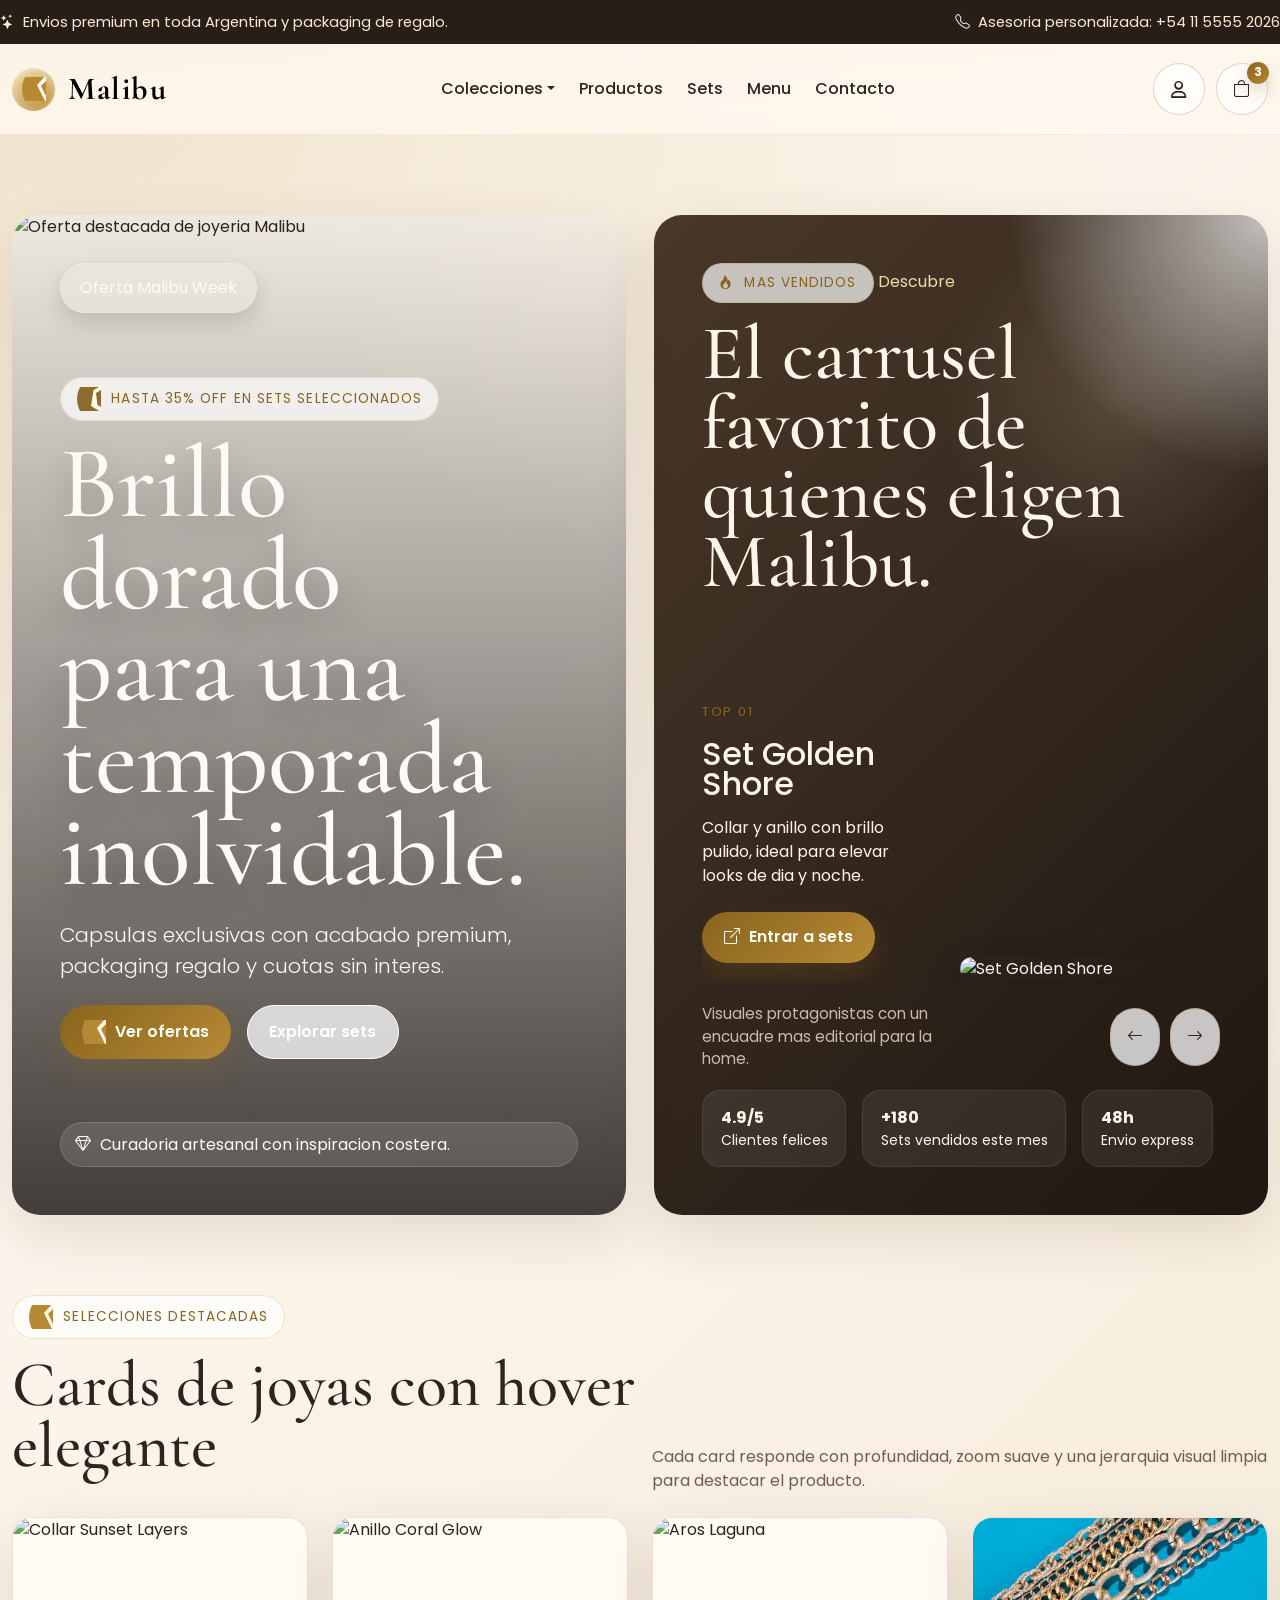
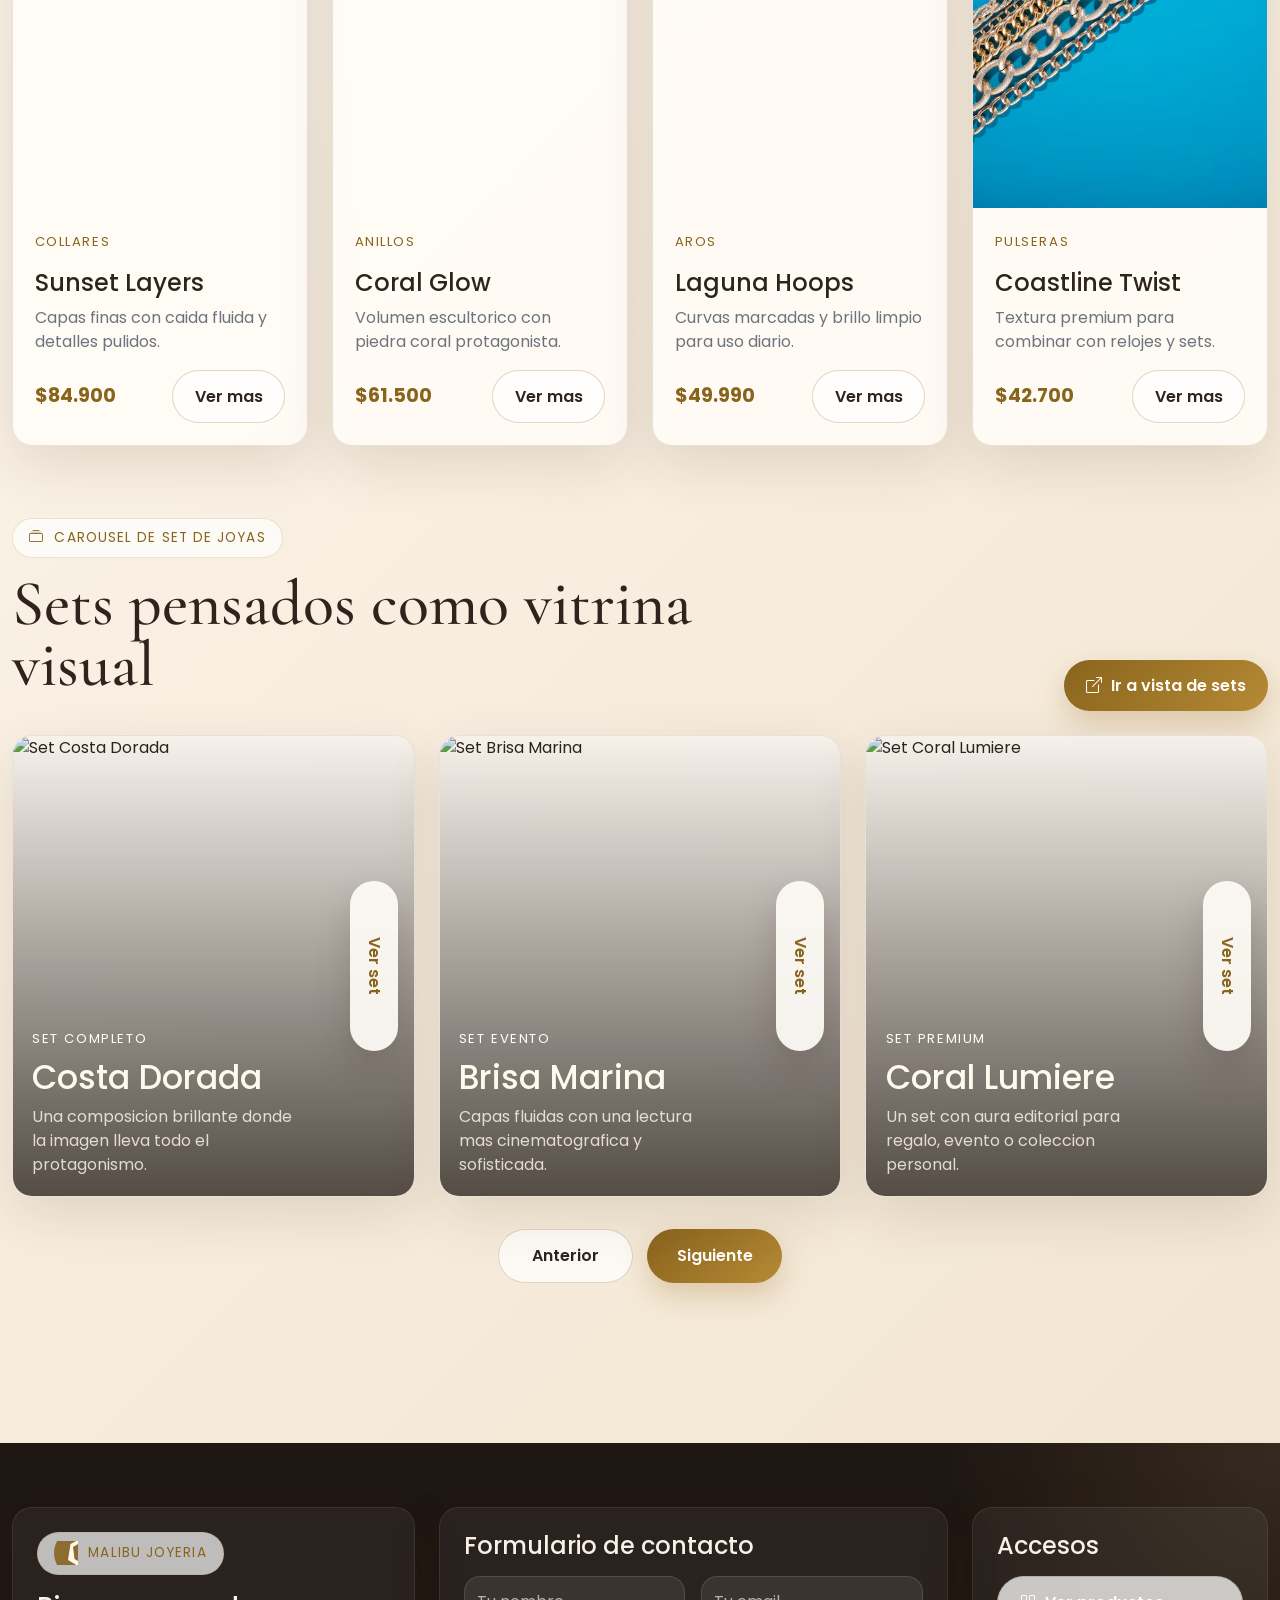
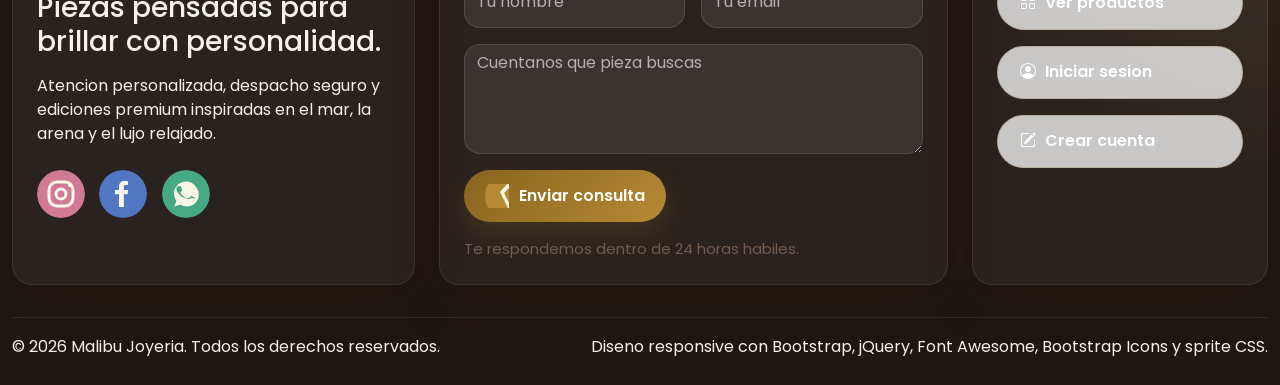
==== index.html @ 04c15fc9 "First commit" ====
<!DOCTYPE html>
<html lang="es">
<head>
  <meta charset="UTF-8">
  <meta name="viewport" content="width=device-width, initial-scale=1.0">
  <title>Malibu Joyeria | Home</title>
  <link rel="preconnect" href="https://fonts.googleapis.com">
  <link rel="preconnect" href="https://fonts.gstatic.com" crossorigin>
  <link href="https://fonts.googleapis.com/css2?family=Cormorant+Garamond:wght@500;600;700&family=Poppins:wght@300;400;500;600;700&display=swap" rel="stylesheet">
  <link href="https://cdn.jsdelivr.net/npm/bootstrap@5.3.3/dist/css/bootstrap.min.css" rel="stylesheet">
  <link href="https://cdn.jsdelivr.net/npm/bootstrap-icons@1.11.3/font/bootstrap-icons.min.css" rel="stylesheet">
  <link rel="stylesheet" href="https://cdnjs.cloudflare.com/ajax/libs/font-awesome/6.5.2/css/all.min.css">
  <link rel="stylesheet" href="css/style.css">
</head>
<body data-page="home">
  <div class="topbar">
    <div class="container">
      <span><i class="bi bi-stars me-2"></i>Envios premium en toda Argentina y packaging de regalo.</span>
      <span><i class="bi bi-telephone me-2"></i>Asesoria personalizada: +54 11 5555 2026</span>
    </div>
  </div>

  <nav class="navbar navbar-expand-lg site-navbar">
    <div class="container py-2">
      <a class="navbar-brand" href="index.html">
        <span class="brand-mark"><span class="sprite-icon sprite-diamond"></span></span>
        Malibu
      </a>
      <button class="navbar-toggler" type="button" data-bs-toggle="collapse" data-bs-target="#mainNavbar" aria-controls="mainNavbar" aria-expanded="false" aria-label="Abrir menu">
        <span class="navbar-toggler-icon"></span>
      </button>
      <div class="collapse navbar-collapse" id="mainNavbar">
        <ul class="navbar-nav mx-auto mb-2 mb-lg-0 align-items-lg-center gap-lg-2">
          <li class="nav-item dropdown">
            <a class="nav-link dropdown-toggle" href="#" data-bs-toggle="dropdown" aria-expanded="false">Colecciones</a>
            <div class="dropdown-menu mega-menu">
              <div class="row g-4">
                <div class="col-lg-3">
                  <div class="mega-card">
                    <span class="mini-label">Tendencias Malibu</span>
                    <h5 class="mt-3">Piezas para dias de playa, eventos y noche.</h5>
                    <p class="mb-0 text-secondary">Explora anillos, aros, collares y sets con curaduria premium.</p>
                  </div>
                </div>
                <div class="col-lg-3 mega-links">
                  <h6 class="fw-bold mb-3">Por estilo</h6>
                  <a href="productos.html">Minimal Glow</a>
                  <a href="productos.html">Golden Layers</a>
                  <a href="productos.html">Silver Tide</a>
                  <a href="productos.html">Novias</a>
                </div>
                <div class="col-lg-3 mega-links">
                  <h6 class="fw-bold mb-3">Por ocasion</h6>
                  <a href="productos.html">Regalos</a>
                  <a href="productos.html">Bodas</a>
                  <a href="productos.html">Uso diario</a>
                  <a href="productos.html">Edicion limitada</a>
                </div>
                <div class="col-lg-3">
                  <img class="rounded-4" src="img/expensive-golden-ring-displayed-white-coral-background.jpg" alt="Anillo de oro Malibu">
                </div>
              </div>
            </div>
          </li>
          <li class="nav-item">
            <a class="nav-link" data-page="productos" href="productos.html">Productos</a>
          </li>
          <li class="nav-item">
            <a class="nav-link" data-page="sets" href="sets.html">Sets</a>
          </li>
          <li class="nav-item">
            <a class="nav-link" data-page="menu" href="menu.html">Menu</a>
          </li>
          <li class="nav-item">
            <a class="nav-link" href="#footer-contacto">Contacto</a>
          </li>
        </ul>
        <div class="nav-utility">
          <a class="btn-mali btn-outline-mali user-access-btn" href="#" data-auth-open="login" aria-label="Abrir acceso de usuario">
            <i class="fa-regular fa-user"></i>
          </a>
          <button class="btn-mali btn-outline-mali icon-action-btn" type="button" data-bs-toggle="offcanvas" data-bs-target="#cartDrawer" aria-controls="cartDrawer" aria-label="Abrir carrito">
            <i class="bi bi-bag"></i>
            <span class="cart-count-badge">3</span>
          </button>
        </div>
      </div>
    </div>
  </nav>

  <main>
    <section class="section-space">
      <div class="container">
        <div class="hero-grid">
          <article class="hero-panel hero-offer">
            <img src="img/display-shiny-luxurious-golden-chain.jpg" alt="Oferta destacada de joyeria Malibu">
            <div class="hero-offer-content">
              <div class="offer-badge">Oferta Malibu Week</div>
              <div class="hero-offer-copy">
                <p class="section-tag mb-3"><span class="sprite-icon sprite-crown"></span>Hasta 35% OFF en sets seleccionados</p>
                <h1>Brillo dorado para una temporada inolvidable.</h1>
                <p class="lead mb-4">Capsulas exclusivas con acabado premium, packaging regalo y cuotas sin interes.</p>
                <div class="d-flex flex-wrap gap-3">
                  <a class="btn-mali btn-gold" href="productos.html"><span class="sprite-icon sprite-diamond"></span>Ver ofertas</a>
                  <a class="btn-mali btn-outline-mali text-white border-white" href="sets.html">Explorar sets</a>
                </div>
              </div>
              <div class="floating-chip">
                <i class="bi bi-gem"></i>
                Curadoria artesanal con inspiracion costera.
              </div>
            </div>
          </article>

          <article class="hero-panel hero-sellers">
            <div class="hero-sellers-content">
              <div>
                <p class="section-tag mb-3"><i class="bi bi-fire"></i>Mas vendidos</p>
                <div class="rotating-wrapper">
                  <span>Descubre</span>
                  <strong class="rotating-text"></strong>
                </div>
                <h2>El carrusel favorito de quienes eligen Malibu.</h2>
              </div>

              <div id="bestSellerCarousel" class="carousel slide" data-bs-ride="carousel">
                <div class="carousel-inner">
                  <div class="carousel-item active">
                    <div class="seller-card">
                      <div class="seller-card-copy">
                        <span class="mini-label">Top 01</span>
                        <h3 class="mt-3">Set Golden Shore</h3>
                        <p class="mb-4">Collar y anillo con brillo pulido, ideal para elevar looks de dia y noche.</p>
                        <a class="btn-mali btn-gold" href="sets.html"><i class="bi bi-box-arrow-up-right"></i>Entrar a sets</a>
                      </div>
                      <div class="seller-card-visual">
                        <img src="img/display-shiny-elegant-gold-chain.jpg" alt="Set Golden Shore">
                      </div>
                    </div>
                  </div>
                  <div class="carousel-item">
                    <div class="seller-card">
                      <div class="seller-card-copy">
                        <span class="mini-label">Top 02</span>
                        <h3 class="mt-3">Anillo Coral Luxe</h3>
                        <p class="mb-4">Una pieza protagonista con piedra coral y acabado luminoso de lujo.</p>
                        <a class="btn-mali btn-gold" href="productos.html"><i class="bi bi-arrow-up-right"></i>Ver detalles</a>
                      </div>
                      <div class="seller-card-visual">
                        <img src="img/expensive-golden-ring-displayed-white-coral-background.jpg" alt="Anillo Coral Luxe">
                      </div>
                    </div>
                  </div>
                  <div class="carousel-item">
                    <div class="seller-card">
                      <div class="seller-card-copy">
                        <span class="mini-label">Top 03</span>
                        <h3 class="mt-3">Cadena Pacific Glow</h3>
                        <p class="mb-4">Diseno versatil para layering sofisticado con textura de alto brillo.</p>
                        <a class="btn-mali btn-gold" href="productos.html"><i class="bi bi-heart"></i>Sumar a wishlist</a>
                      </div>
                      <div class="seller-card-visual">
                        <img src="img/vista-arriba-cadenas-oro-naturaleza-muerta_23-2149560671.avif" alt="Cadena Pacific Glow">
                      </div>
                    </div>
                  </div>
                </div>
                <div class="seller-carousel-controls">
                  <span class="seller-note">Visuales protagonistas con un encuadre mas editorial para la home.</span>
                  <div class="seller-carousel-nav">
                    <button class="btn-mali btn-outline-mali p-3" type="button" data-bs-target="#bestSellerCarousel" data-bs-slide="prev" aria-label="Anterior">
                      <i class="bi bi-arrow-left"></i>
                    </button>
                    <button class="btn-mali btn-outline-mali p-3" type="button" data-bs-target="#bestSellerCarousel" data-bs-slide="next" aria-label="Siguiente">
                      <i class="bi bi-arrow-right"></i>
                    </button>
                  </div>
                </div>
              </div>

              <div class="hero-metrics">
                <div class="metric-pill">
                  <strong>4.9/5</strong>
                  <div class="small">Clientes felices</div>
                </div>
                <div class="metric-pill">
                  <strong>+180</strong>
                  <div class="small">Sets vendidos este mes</div>
                </div>
                <div class="metric-pill">
                  <strong>48h</strong>
                  <div class="small">Envio express</div>
                </div>
              </div>
            </div>
          </article>
        </div>
      </div>
    </section>

    <section class="pb-5">
      <div class="container">
        <div class="d-flex flex-column flex-lg-row justify-content-between align-items-lg-end gap-3 mb-4">
          <div>
            <p class="section-tag"><span class="sprite-icon sprite-diamond"></span>Selecciones destacadas</p>
            <h2 class="section-title">Cards de joyas con hover elegante</h2>
          </div>
          <p class="section-copy mb-0">Cada card responde con profundidad, zoom suave y una jerarquia visual limpia para destacar el producto.</p>
        </div>
        <div class="row g-4">
          <div class="col-12 col-md-6 col-xl-3">
            <article class="jewel-card">
              <div class="jewel-media">
                <img src="img/display-shiny-elegant-gold-chain.jpg" alt="Collar Sunset Layers">
              </div>
              <div class="jewel-meta">
                <span class="mini-label">Collares</span>
                <h4 class="mt-3">Sunset Layers</h4>
                <p class="text-secondary">Capas finas con caida fluida y detalles pulidos.</p>
                <div class="price-row">
                  <strong>$84.900</strong>
                  <a href="productos.html" class="btn-mali btn-outline-mali">Ver mas</a>
                </div>
              </div>
            </article>
          </div>
          <div class="col-12 col-md-6 col-xl-3">
            <article class="jewel-card">
              <div class="jewel-media">
                <img src="img/expensive-golden-ring-displayed-white-coral-background.jpg" alt="Anillo Coral Glow">
              </div>
              <div class="jewel-meta">
                <span class="mini-label">Anillos</span>
                <h4 class="mt-3">Coral Glow</h4>
                <p class="text-secondary">Volumen escultorico con piedra coral protagonista.</p>
                <div class="price-row">
                  <strong>$61.500</strong>
                  <a href="productos.html" class="btn-mali btn-outline-mali">Ver mas</a>
                </div>
              </div>
            </article>
          </div>
          <div class="col-12 col-md-6 col-xl-3">
            <article class="jewel-card">
              <div class="jewel-media">
                <img src="img/display-shiny-luxurious-golden-chain.jpg" alt="Aros Laguna">
              </div>
              <div class="jewel-meta">
                <span class="mini-label">Aros</span>
                <h4 class="mt-3">Laguna Hoops</h4>
                <p class="text-secondary">Curvas marcadas y brillo limpio para uso diario.</p>
                <div class="price-row">
                  <strong>$49.990</strong>
                  <a href="productos.html" class="btn-mali btn-outline-mali">Ver mas</a>
                </div>
              </div>
            </article>
          </div>
          <div class="col-12 col-md-6 col-xl-3">
            <article class="jewel-card">
              <div class="jewel-media">
                <img src="img/vista-arriba-cadenas-oro-naturaleza-muerta_23-2149560671.avif" alt="Pulsera Coastline">
              </div>
              <div class="jewel-meta">
                <span class="mini-label">Pulseras</span>
                <h4 class="mt-3">Coastline Twist</h4>
                <p class="text-secondary">Textura premium para combinar con relojes y sets.</p>
                <div class="price-row">
                  <strong>$42.700</strong>
                  <a href="productos.html" class="btn-mali btn-outline-mali">Ver mas</a>
                </div>
              </div>
            </article>
          </div>
        </div>
      </div>
    </section>

    <section id="sets" class="section-space pt-4">
      <div class="container">
        <div class="row align-items-end g-3 mb-4">
          <div class="col-lg-7">
            <p class="section-tag"><i class="bi bi-collection"></i>Carousel de set de joyas</p>
            <h2 class="section-title">Sets pensados como vitrina visual</h2>
          </div>
          <div class="col-lg-5">
            <div class="sets-header-actions">
              <a class="btn-mali btn-gold" href="sets.html"><i class="bi bi-box-arrow-up-right"></i>Ir a vista de sets</a>
            </div>
          </div>
        </div>
        <div id="setCarousel" class="carousel slide sets-carousel" data-bs-ride="carousel">
          <div class="carousel-inner">
            <div class="carousel-item active">
              <div class="row g-4">
                <div class="col-lg-4">
                  <article class="set-card">
                    <div class="set-card-hero">
                      <img src="img/display-shiny-luxurious-golden-chain.jpg" alt="Set Costa Dorada">
                      <div class="set-overlay">
                        <span class="mini-label text-white">Set completo</span>
                        <h4 class="mt-2">Costa Dorada</h4>
                        <p>Una composicion brillante donde la imagen lleva todo el protagonismo.</p>
                      </div>
                      <a href="sets.html" class="btn-mali set-side-link">Ver set</a>
                    </div>
                  </article>
                </div>
                <div class="col-lg-4">
                  <article class="set-card">
                    <div class="set-card-hero">
                      <img src="img/display-shiny-elegant-gold-chain.jpg" alt="Set Brisa Marina">
                      <div class="set-overlay">
                        <span class="mini-label text-white">Set evento</span>
                        <h4 class="mt-2">Brisa Marina</h4>
                        <p>Capas fluidas con una lectura mas cinematografica y sofisticada.</p>
                      </div>
                      <a href="sets.html" class="btn-mali set-side-link">Ver set</a>
                    </div>
                  </article>
                </div>
                <div class="col-lg-4">
                  <article class="set-card">
                    <div class="set-card-hero">
                      <img src="img/expensive-golden-ring-displayed-white-coral-background.jpg" alt="Set Coral Lumiere">
                      <div class="set-overlay">
                        <span class="mini-label text-white">Set premium</span>
                        <h4 class="mt-2">Coral Lumiere</h4>
                        <p>Un set con aura editorial para regalo, evento o coleccion personal.</p>
                      </div>
                      <a href="sets.html" class="btn-mali set-side-link">Ver set</a>
                    </div>
                  </article>
                </div>
              </div>
            </div>
            <div class="carousel-item">
              <div class="row g-4">
                <div class="col-lg-4">
                  <article class="set-card">
                    <div class="set-card-hero">
                      <img src="img/vista-arriba-cadenas-oro-naturaleza-muerta_23-2149560671.avif" alt="Set Ocean Spark">
                      <div class="set-overlay">
                        <span class="mini-label text-white">Set layering</span>
                        <h4 class="mt-2">Ocean Spark</h4>
                        <p>Textura limpia y un gesto visual minimo, ideal para uso diario.</p>
                      </div>
                      <a href="sets.html" class="btn-mali set-side-link">Ver set</a>
                    </div>
                  </article>
                </div>
                <div class="col-lg-4">
                  <article class="set-card">
                    <div class="set-card-hero">
                      <img src="img/display-shiny-luxurious-golden-chain.jpg" alt="Set Sun Ritual">
                      <div class="set-overlay">
                        <span class="mini-label text-white">Edicion limitada</span>
                        <h4 class="mt-2">Sun Ritual</h4>
                        <p>Piezas doradas con un tono calido y una puesta en escena mas intensa.</p>
                      </div>
                      <a href="sets.html" class="btn-mali set-side-link">Ver set</a>
                    </div>
                  </article>
                </div>
                <div class="col-lg-4">
                  <article class="set-card">
                    <div class="set-card-hero">
                      <img src="img/display-shiny-elegant-gold-chain.jpg" alt="Set Golden Bay">
                      <div class="set-overlay">
                        <span class="mini-label text-white">Set bridal</span>
                        <h4 class="mt-2">Golden Bay</h4>
                        <p>Una lectura delicada para novias, civil o un regalo de alto impacto.</p>
                      </div>
                      <a href="sets.html" class="btn-mali set-side-link">Ver set</a>
                    </div>
                  </article>
                </div>
              </div>
            </div>
          </div>
          <div class="sets-preview-nav">
            <button class="btn-mali btn-outline-mali" type="button" data-bs-target="#setCarousel" data-bs-slide="prev">Anterior</button>
            <button class="btn-mali btn-gold" type="button" data-bs-target="#setCarousel" data-bs-slide="next">Siguiente</button>
          </div>
        </div>
      </div>
    </section>
  </main>

  <footer id="footer-contacto" class="footer-shell">
    <div class="container">
      <div class="row g-4">
        <div class="col-lg-4">
          <div class="footer-card h-100">
            <p class="section-tag mb-3"><span class="sprite-icon sprite-crown"></span>Malibu Joyeria</p>
            <h3 class="mb-3">Piezas pensadas para brillar con personalidad.</h3>
            <p class="mb-4">Atencion personalizada, despacho seguro y ediciones premium inspiradas en el mar, la arena y el lujo relajado.</p>
            <div class="social-row">
              <a href="#" class="sprite-social sprite-instagram" aria-label="Instagram"></a>
              <a href="#" class="sprite-social sprite-facebook" aria-label="Facebook"></a>
              <a href="#" class="sprite-social sprite-whatsapp" aria-label="WhatsApp"></a>
            </div>
          </div>
        </div>
        <div class="col-lg-5">
          <div class="footer-card h-100">
            <h4 class="mb-3">Formulario de contacto</h4>
            <form class="row g-3">
              <div class="col-12 col-md-6">
                <input class="form-control" type="text" placeholder="Tu nombre" required pattern="[A-Za-z\\s]{2,}">
              </div>
              <div class="col-12 col-md-6">
                <input class="form-control" type="email" placeholder="Tu email" required>
              </div>
              <div class="col-12">
                <textarea class="form-control" rows="4" placeholder="Cuentanos que pieza buscas" required></textarea>
              </div>
              <div class="col-12 d-flex flex-wrap gap-3 align-items-center">
                <button class="btn-mali btn-gold" type="submit"><span class="sprite-icon sprite-diamond"></span>Enviar consulta</button>
                <span class="newsletter-note">Te respondemos dentro de 24 horas habiles.</span>
              </div>
            </form>
          </div>
        </div>
        <div class="col-lg-3">
          <div class="footer-card h-100">
            <h4 class="mb-3">Accesos</h4>
            <div class="d-grid gap-3">
              <a href="productos.html" class="btn-mali btn-outline-mali justify-content-start text-white"><i class="bi bi-grid"></i>Ver productos</a>
              <a href="#" data-auth-open="login" class="btn-mali btn-outline-mali justify-content-start text-white"><i class="bi bi-person-circle"></i>Iniciar sesion</a>
              <a href="#" data-auth-open="register" class="btn-mali btn-outline-mali justify-content-start text-white"><i class="bi bi-pencil-square"></i>Crear cuenta</a>
            </div>
          </div>
        </div>
      </div>
      <div class="footer-bottom d-flex flex-column flex-md-row justify-content-between gap-2">
        <span>&copy; <span id="year"></span> Malibu Joyeria. Todos los derechos reservados.</span>
        <span>Diseno responsive con Bootstrap, jQuery, Font Awesome, Bootstrap Icons y sprite CSS.</span>
      </div>
    </div>
  </footer>

  <div class="offcanvas offcanvas-end cart-offcanvas" tabindex="-1" id="cartDrawer" aria-labelledby="cartDrawerLabel">
    <div class="offcanvas-header">
      <div>
        <p class="mini-label mb-1">Carrito Malibu</p>
        <h4 id="cartDrawerLabel" class="mb-0">Tu seleccion actual</h4>
      </div>
      <button type="button" class="btn-close" data-bs-dismiss="offcanvas" aria-label="Cerrar"></button>
    </div>
    <div class="offcanvas-body">
      <div class="cart-list">
        <article class="cart-item">
          <img src="img/display-shiny-elegant-gold-chain.jpg" alt="Set Golden Shore">
          <div>
            <h5>Golden Shore</h5>
            <p>Set protagonista para noche y eventos.</p>
            <div class="cart-item-footer">
              <strong>$129.900</strong>
              <div class="cart-qty">
                <button class="cart-qty-btn" type="button" data-action="minus">-</button>
                <span class="cart-qty-value">1</span>
                <button class="cart-qty-btn" type="button" data-action="plus">+</button>
              </div>
            </div>
          </div>
        </article>
        <article class="cart-item">
          <img src="img/expensive-golden-ring-displayed-white-coral-background.jpg" alt="Anillo Coral Luxe">
          <div>
            <h5>Coral Luxe</h5>
            <p>Anillo con piedra coral y acabado luminoso.</p>
            <div class="cart-item-footer">
              <strong>$61.500</strong>
              <div class="cart-qty">
                <button class="cart-qty-btn" type="button" data-action="minus">-</button>
                <span class="cart-qty-value">1</span>
                <button class="cart-qty-btn" type="button" data-action="plus">+</button>
              </div>
            </div>
          </div>
        </article>
      </div>
      <div class="cart-summary-box">
        <div class="cart-summary-row">
          <span>Subtotal</span>
          <strong>$191.400</strong>
        </div>
        <div class="cart-summary-row">
          <span>Envio premium</span>
          <span>Gratis</span>
        </div>
        <div class="cart-summary-row">
          <span>Total</span>
          <strong>$191.400</strong>
        </div>
        <p class="drawer-note mt-3 mb-3">Puedes seguir navegando o ir al detalle completo del carrito.</p>
        <div class="d-grid gap-3">
          <a class="btn-mali btn-gold w-100" href="carrito.html"><i class="bi bi-arrow-right-circle"></i>Ir al carrito</a>
          <button class="btn-mali btn-outline-mali w-100" type="button" data-bs-dismiss="offcanvas">Seguir comprando</button>
        </div>
      </div>
    </div>
  </div>

  <div class="modal fade auth-modal" id="authModal" tabindex="-1" aria-hidden="true">
    <div class="modal-dialog modal-dialog-centered modal-lg">
      <div class="modal-content">
        <div class="modal-header">
          <div>
            <p class="mini-label mb-1">Malibu Access</p>
            <h3 class="auth-title mb-0">Ingresar a Malibu</h3>
          </div>
          <button type="button" class="btn-close" data-bs-dismiss="modal" aria-label="Cerrar"></button>
        </div>
        <div class="modal-body">
          <div class="auth-switch">
            <button class="switch-btn toggle-auth-view active" data-view="login" type="button">Login</button>
            <button class="switch-btn toggle-auth-view" data-view="register" type="button">Registro</button>
          </div>

          <form id="loginForm" class="auth-form active" novalidate>
            <div class="mb-3">
              <label class="form-label">Email</label>
              <input class="form-control" type="email" name="loginEmail" required placeholder="malibu@email.com">
              <div class="input-feedback"></div>
            </div>
            <div class="mb-3">
              <label class="form-label">Contrasena</label>
              <input class="form-control" type="password" name="loginPassword" required pattern="(?=.*[A-Za-z])(?=.*\\d).{8,}" placeholder="Minimo 8 caracteres">
              <div class="input-feedback"></div>
            </div>
            <div class="d-grid gap-3">
              <button class="btn-mali btn-gold w-100" type="submit">
                <span class="spinner-border spinner-border-sm loading-spinner" aria-hidden="true"></span>
                <span class="btn-label">Iniciar sesion</span>
              </button>
              <p class="form-note mb-0">Puedes cambiar a registro desde esta misma ventana.</p>
            </div>
          </form>

          <form id="registerForm" class="auth-form" novalidate>
            <div class="row g-3">
              <div class="col-12 col-md-6">
                <label class="form-label">Nombre completo</label>
                <input class="form-control" type="text" name="registerName" required pattern="[A-Za-z\\s]{2,}" placeholder="Tu nombre">
                <div class="input-feedback"></div>
              </div>
              <div class="col-12 col-md-6">
                <label class="form-label">Telefono</label>
                <input class="form-control" type="tel" name="registerPhone" required pattern="[0-9+\\s-]{8,}" placeholder="+54 11 5555 2026">
                <div class="input-feedback"></div>
              </div>
              <div class="col-12">
                <label class="form-label">Email</label>
                <input class="form-control" type="email" name="registerEmail" required placeholder="tuemail@email.com">
                <div class="input-feedback"></div>
              </div>
              <div class="col-12 col-md-6">
                <label class="form-label">Contrasena</label>
                <input class="form-control" type="password" name="registerPassword" required pattern="(?=.*[A-Za-z])(?=.*\\d).{8,}" placeholder="Crea tu contrasena">
                <div class="input-feedback"></div>
              </div>
              <div class="col-12 col-md-6">
                <label class="form-label">Repetir contrasena</label>
                <input class="form-control" type="password" name="registerConfirmPassword" required placeholder="Repite tu contrasena">
                <div class="input-feedback"></div>
              </div>
            </div>
            <div class="d-grid gap-3 mt-4">
              <button class="btn-mali btn-gold w-100" type="submit">
                <span class="spinner-border spinner-border-sm loading-spinner" aria-hidden="true"></span>
                <span class="btn-label">Crear cuenta</span>
              </button>
              <p class="form-note mb-0">Validacion en tiempo real, spinner y confirmacion incluidos.</p>
            </div>
          </form>
        </div>
      </div>
    </div>
  </div>

  <div class="modal fade confirm-modal" id="confirmModal" tabindex="-1" aria-hidden="true">
    <div class="modal-dialog modal-dialog-centered">
      <div class="modal-content">
        <div class="modal-header">
          <h4 class="mb-0">Operacion completada</h4>
          <button type="button" class="btn-close" data-bs-dismiss="modal" aria-label="Cerrar"></button>
        </div>
        <div class="modal-body">
          <p class="confirm-message mb-4">Todo listo.</p>
          <button class="btn-mali btn-gold w-100" type="button" data-bs-dismiss="modal"><i class="bi bi-check2-circle"></i>Seguir navegando</button>
        </div>
      </div>
    </div>
  </div>

  <script src="https://code.jquery.com/jquery-3.7.1.min.js"></script>
  <script src="https://cdn.jsdelivr.net/npm/bootstrap@5.3.3/dist/js/bootstrap.bundle.min.js"></script>
  <script src="js/main.js"></script>
  <script src="js/auth.js"></script>
</body>
</html>
---- css/style.css ----
:root {
  --bg: #f7f1e8;
  --surface: rgba(255, 252, 247, 0.9);
  --surface-strong: #fffaf2;
  --text: #2f241d;
  --muted: #725d50;
  --gold: #b68a35;
  --gold-soft: #dec79a;
  --gold-dark: #89641d;
  --line: rgba(97, 71, 38, 0.14);
  --shadow: 0 18px 55px rgba(56, 34, 11, 0.12);
  --radius-lg: 28px;
  --radius-md: 20px;
  --radius-sm: 14px;
}

* {
  box-sizing: border-box;
}

body {
  margin: 0;
  font-family: "Poppins", sans-serif;
  color: var(--text);
  background:
    radial-gradient(circle at top left, rgba(222, 199, 154, 0.45), transparent 30%),
    linear-gradient(135deg, #fffaf4 0%, #f8efe1 52%, #f1e2cd 100%);
  min-height: 100vh;
}

a {
  color: inherit;
  text-decoration: none;
}

img {
  display: block;
  max-width: 100%;
}

.section-space {
  padding: 5rem 0;
}

.section-tag {
  display: inline-flex;
  align-items: center;
  gap: 0.65rem;
  padding: 0.55rem 1rem;
  border-radius: 999px;
  font-size: 0.85rem;
  letter-spacing: 0.08em;
  text-transform: uppercase;
  background: rgba(255, 255, 255, 0.7);
  color: var(--gold-dark);
  border: 1px solid rgba(182, 138, 53, 0.22);
}

.section-title {
  font-family: "Cormorant Garamond", serif;
  font-size: clamp(2.3rem, 5vw, 4.2rem);
  line-height: 0.95;
  margin-bottom: 1rem;
}

.section-copy {
  color: var(--muted);
  max-width: 640px;
}

.topbar {
  background: #281d17;
  color: #f8ebd3;
  font-size: 0.92rem;
}

.topbar .container {
  display: flex;
  justify-content: space-between;
  gap: 1rem;
  align-items: center;
  padding: 0.7rem 0;
}

.site-navbar {
  position: sticky;
  top: 0;
  z-index: 1020;
  backdrop-filter: blur(18px);
  background: rgba(255, 248, 238, 0.82);
  border-bottom: 1px solid rgba(102, 68, 31, 0.08);
}

.navbar-brand {
  display: flex;
  align-items: center;
  gap: 0.8rem;
  font-family: "Cormorant Garamond", serif;
  font-size: 2rem;
  font-weight: 700;
  letter-spacing: 0.05em;
}

.brand-mark {
  width: 2.7rem;
  height: 2.7rem;
  display: inline-flex;
  align-items: center;
  justify-content: center;
  border-radius: 50%;
  background: linear-gradient(145deg, #f0dbb0, #b98b34);
  box-shadow: inset 0 2px 8px rgba(255, 255, 255, 0.5);
}

.navbar-nav .nav-link {
  font-weight: 500;
  color: var(--text);
}

.navbar-nav .nav-link.active,
.navbar-nav .nav-link:hover,
.dropdown-item:hover {
  color: var(--gold-dark);
}

.nav-utility {
  display: flex;
  align-items: center;
  gap: 0.7rem;
}

.user-access-btn {
  width: 52px;
  height: 52px;
  padding: 0;
  border-radius: 50%;
  font-size: 1.1rem;
}

.icon-action-btn {
  width: 52px;
  height: 52px;
  padding: 0;
  border-radius: 50%;
  position: relative;
  font-size: 1.05rem;
}

.cart-count-badge {
  position: absolute;
  top: -0.15rem;
  right: -0.1rem;
  min-width: 1.35rem;
  height: 1.35rem;
  padding: 0 0.25rem;
  border-radius: 999px;
  display: grid;
  place-items: center;
  background: linear-gradient(135deg, var(--gold-dark), var(--gold));
  color: #fff;
  font-size: 0.72rem;
  font-weight: 700;
  box-shadow: 0 8px 18px rgba(146, 104, 28, 0.28);
}

.btn-mali {
  display: inline-flex;
  align-items: center;
  justify-content: center;
  gap: 0.6rem;
  border: none;
  border-radius: 999px;
  padding: 0.85rem 1.35rem;
  font-weight: 600;
  transition: transform 0.25s ease, box-shadow 0.25s ease, background 0.25s ease;
}

.btn-mali:hover {
  transform: translateY(-2px);
}

.btn-gold {
  background: linear-gradient(135deg, var(--gold-dark), var(--gold));
  color: #fffdf8;
  box-shadow: 0 12px 28px rgba(146, 104, 28, 0.25);
}

.btn-gold:hover {
  color: white;
  box-shadow: 0 16px 34px rgba(146, 104, 28, 0.35);
}

.btn-outline-mali {
  border: 1px solid rgba(137, 100, 29, 0.25);
  color: var(--text);
  background: rgba(255, 255, 255, 0.75);
}

.btn-outline-mali:hover {
  background: rgba(255, 255, 255, 1);
  color: var(--gold-dark);
}

.mega-menu {
  min-width: min(900px, 92vw);
  border: none;
  border-radius: var(--radius-md);
  padding: 1.35rem;
  box-shadow: var(--shadow);
  background: rgba(255, 252, 247, 0.98);
}

.mega-card {
  height: 100%;
  padding: 1.2rem;
  border-radius: 18px;
  background: linear-gradient(145deg, rgba(255, 247, 233, 0.92), rgba(240, 221, 185, 0.84));
}

.mega-links a {
  display: block;
  padding: 0.35rem 0;
  color: var(--muted);
}

.mega-links a:hover {
  color: var(--gold-dark);
}

.hero-grid {
  display: grid;
  grid-template-columns: repeat(2, minmax(0, 1fr));
  gap: 1.75rem;
  align-items: stretch;
}

.hero-panel {
  position: relative;
  overflow: hidden;
  min-height: 1000px;
  border-radius: var(--radius-lg);
  background: var(--surface);
  box-shadow: var(--shadow);
}

.hero-panel img {
  width: 100%;
  height: 100%;
  object-fit: cover;
}

.hero-offer::after {
  content: "";
  position: absolute;
  inset: 0;
  background:
    radial-gradient(circle at top right, rgba(255, 240, 207, 0.18), transparent 28%),
    linear-gradient(180deg, rgba(38, 27, 16, 0.08), rgba(20, 14, 10, 0.8));
}

.hero-offer-content,
.hero-sellers-content {
  position: absolute;
  inset: 0;
  z-index: 1;
  padding: clamp(1.9rem, 3.8vw, 3rem);
  display: flex;
  flex-direction: column;
  justify-content: space-between;
}

.hero-offer-content {
  color: #fffaf5;
}

.offer-badge {
  width: fit-content;
  padding: 0.75rem 1.2rem;
  border-radius: 999px;
  background: rgba(255, 250, 240, 0.22);
  border: 1px solid rgba(255, 255, 255, 0.22);
  backdrop-filter: blur(12px);
  box-shadow: 0 10px 22px rgba(24, 15, 8, 0.14);
}

.hero-offer h1,
.hero-sellers h2,
.auth-lead h1,
.page-hero h1 {
  font-family: "Cormorant Garamond", serif;
  font-size: clamp(2.8rem, 6vw, 5.2rem);
  line-height: 0.9;
}

.hero-offer-copy {
  max-width: 470px;
}

.hero-offer h1 {
  max-width: 620px;
  font-size: clamp(4rem, 8vw, 6.6rem);
  margin-bottom: 1.4rem;
  text-shadow: 0 16px 34px rgba(18, 10, 5, 0.26);
}

.hero-offer .lead {
  max-width: 520px;
  font-size: clamp(1.1rem, 1.6vw, 1.45rem);
}

.hero-sellers {
  background:
    radial-gradient(circle at top right, rgba(255, 255, 255, 0.7), transparent 22%),
    radial-gradient(circle at 76% 18%, rgba(245, 225, 193, 0.16), transparent 19%),
    linear-gradient(135deg, rgba(62, 44, 29, 0.94), rgba(26, 18, 13, 0.98));
  color: #fff6eb;
}

.hero-sellers .carousel-item {
  min-height: 360px;
}

.seller-card {
  display: grid;
  gap: 1.2rem;
  align-items: end;
  grid-template-columns: minmax(0, 1fr) 260px;
  min-height: 340px;
}

.seller-card img {
  width: 100%;
  height: 100%;
  object-fit: cover;
  border-radius: 28px;
  box-shadow: 0 20px 40px rgba(15, 8, 6, 0.28);
}

.seller-card-copy {
  padding-right: 0.5rem;
}

.seller-card-copy h3 {
  font-size: clamp(2rem, 2.5vw, 3rem);
  line-height: 0.95;
  margin-bottom: 1rem;
}

.seller-card-visual {
  align-self: end;
  transform: translateY(18px);
}

.seller-carousel-controls {
  display: flex;
  gap: 0.8rem;
  align-items: center;
  justify-content: space-between;
  margin-top: 1.25rem;
}

.seller-carousel-nav {
  display: flex;
  gap: 0.6rem;
}

.seller-note {
  color: rgba(255, 239, 215, 0.75);
  max-width: 260px;
  font-size: 0.95rem;
}

.rotating-wrapper {
  display: inline-flex;
  align-items: center;
  flex-wrap: wrap;
  gap: 0.55rem;
  margin-bottom: 1.15rem;
  color: #f0d8ab;
}

.rotating-text {
  color: #ffffff;
  min-width: 140px;
}

.hero-metrics {
  display: flex;
  flex-wrap: wrap;
  gap: 1rem;
}

.metric-pill {
  padding: 0.95rem 1.1rem;
  border-radius: 18px;
  background: rgba(255, 255, 255, 0.07);
  border: 1px solid rgba(255, 255, 255, 0.08);
}

.jewel-card,
.set-card,
.info-card,
.product-card,
.auth-launcher,
.footer-card {
  border: 1px solid var(--line);
  border-radius: var(--radius-md);
  background: rgba(255, 252, 247, 0.9);
  box-shadow: var(--shadow);
}

.jewel-card {
  overflow: hidden;
  height: 100%;
  transition: transform 0.3s ease, box-shadow 0.3s ease;
}

.jewel-card:hover {
  transform: translateY(-10px);
  box-shadow: 0 25px 55px rgba(70, 39, 12, 0.18);
}

.jewel-media {
  position: relative;
  overflow: hidden;
  height: 290px;
}

.jewel-media img,
.product-media img {
  width: 100%;
  height: 100%;
  object-fit: cover;
  transition: transform 0.55s ease;
}

.jewel-card:hover .jewel-media img {
  transform: scale(1.06);
}

.jewel-meta,
.product-meta,
.set-card-body {
  padding: 1.35rem;
}

.price-row {
  display: flex;
  justify-content: space-between;
  align-items: center;
  gap: 1rem;
}

.price-row strong {
  font-size: 1.2rem;
  color: var(--gold-dark);
}

.mini-label {
  color: var(--gold-dark);
  font-size: 0.82rem;
  text-transform: uppercase;
  letter-spacing: 0.12em;
}

.sets-carousel .carousel-inner {
  overflow: visible;
}

.set-card {
  overflow: hidden;
  position: relative;
}

.set-card img {
  height: 460px;
  width: 100%;
  object-fit: cover;
}

.set-card-hero {
  position: relative;
  min-height: 460px;
}

.set-card-hero::after {
  content: "";
  position: absolute;
  inset: 0;
  background: linear-gradient(180deg, rgba(24, 15, 8, 0.04), rgba(24, 15, 8, 0.74));
}

.set-overlay {
  position: absolute;
  inset: auto 1.2rem 1.2rem 1.2rem;
  z-index: 1;
  color: #fff8ec;
}

.set-overlay h4 {
  font-size: clamp(1.8rem, 2.6vw, 2.4rem);
  margin-bottom: 0.45rem;
}

.set-overlay p {
  max-width: 72%;
  color: rgba(255, 248, 236, 0.82);
  margin-bottom: 0;
}

.set-side-link {
  position: absolute;
  top: 50%;
  right: 1rem;
  z-index: 2;
  transform: translateY(-50%);
  writing-mode: vertical-rl;
  text-orientation: mixed;
  padding: 1rem 0.75rem;
  min-height: 170px;
  border-radius: 999px;
  background: rgba(255, 252, 247, 0.92);
  color: var(--gold-dark);
  box-shadow: 0 18px 38px rgba(33, 19, 8, 0.18);
}

.set-side-link:hover {
  color: var(--text);
}

.sets-header-actions {
  display: flex;
  justify-content: flex-end;
  align-items: center;
  height: 100%;
}

.sets-preview-nav {
  display: flex;
  justify-content: center;
  gap: 0.9rem;
  margin-top: 2rem;
}

.sets-preview-nav .btn-mali {
  min-width: 135px;
}

.sets-hero-shell {
  padding: 4.5rem 0 2.5rem;
}

.sets-showcase {
  display: grid;
  grid-template-columns: minmax(0, 1.15fr) 380px;
  gap: 1.5rem;
  align-items: stretch;
}

.sets-gallery-panel,
.sets-sidebar {
  border: 1px solid var(--line);
  border-radius: 32px;
  background: rgba(255, 252, 247, 0.88);
  box-shadow: var(--shadow);
}

.sets-gallery-panel {
  padding: 1rem;
}

.sets-main-visual {
  position: relative;
  min-height: 520px;
  overflow: hidden;
  border-radius: 28px;
}

.sets-main-visual img {
  width: 100%;
  height: 100%;
  object-fit: cover;
}

.sets-main-visual::after {
  content: "";
  position: absolute;
  inset: 0;
  background: linear-gradient(180deg, rgba(21, 14, 10, 0.06), rgba(21, 14, 10, 0.5));
}

.sets-main-copy {
  position: absolute;
  left: 1.6rem;
  right: 1.6rem;
  bottom: 1.5rem;
  z-index: 1;
  color: #fff8ef;
}

.sets-main-copy h2 {
  font-size: clamp(2.2rem, 4vw, 4rem);
  line-height: 0.92;
  margin-bottom: 0.7rem;
}

.sets-thumb-grid {
  display: grid;
  grid-template-columns: repeat(2, minmax(0, 1fr));
  gap: 1rem;
  margin-top: 1rem;
}

.sets-thumb-card {
  position: relative;
  overflow: hidden;
  border-radius: 26px;
  min-height: 260px;
}

.sets-thumb-card img {
  width: 100%;
  height: 100%;
  object-fit: cover;
}

.sets-thumb-card.play-thumb::after {
  content: "\F4F4";
  font-family: bootstrap-icons;
  position: absolute;
  left: 50%;
  top: 50%;
  transform: translate(-50%, -50%);
  width: 72px;
  height: 72px;
  display: grid;
  place-items: center;
  border-radius: 50%;
  background: rgba(145, 44, 214, 0.9);
  color: white;
  font-size: 1.8rem;
  box-shadow: 0 18px 36px rgba(59, 16, 94, 0.3);
}

.sets-sidebar {
  padding: 1.2rem;
}

.sets-sidebar-header {
  display: flex;
  justify-content: space-between;
  align-items: center;
  gap: 1rem;
  margin-bottom: 1rem;
}

.sets-sidebar-list {
  display: grid;
  gap: 1rem;
}

.sets-side-item {
  display: grid;
  grid-template-columns: 104px minmax(0, 1fr);
  gap: 1rem;
  align-items: center;
  padding: 1rem;
  border-radius: 24px;
  background: linear-gradient(145deg, rgba(240, 220, 221, 0.92), rgba(255, 247, 240, 0.94));
}

.sets-side-item img {
  width: 104px;
  height: 104px;
  object-fit: cover;
  border-radius: 22px;
  background: white;
}

.sets-side-copy h4 {
  margin-bottom: 0.35rem;
  font-size: 1.45rem;
}

.sets-side-copy p {
  color: var(--muted);
  margin-bottom: 0.8rem;
}

.sets-side-copy .btn-mali {
  padding-inline: 1rem;
}

.sets-collection-grid {
  display: grid;
  grid-template-columns: repeat(3, minmax(0, 1fr));
  gap: 1.35rem;
}

.sets-collection-card {
  overflow: hidden;
  border: 1px solid var(--line);
  border-radius: 28px;
  background: rgba(255, 252, 247, 0.88);
  box-shadow: var(--shadow);
}

.sets-collection-card img {
  width: 100%;
  height: 360px;
  object-fit: cover;
}

.sets-collection-body {
  padding: 1.35rem;
}

.sets-collection-body p {
  color: var(--muted);
}

.page-hero {
  padding: 4.5rem 0 2rem;
}

.filter-toolbar {
  display: flex;
  flex-wrap: wrap;
  gap: 0.75rem;
  margin: 2rem 0;
}

.filter-btn {
  border: 1px solid rgba(137, 100, 29, 0.18);
  background: rgba(255, 255, 255, 0.8);
  color: var(--text);
  border-radius: 999px;
  padding: 0.85rem 1.15rem;
  font-weight: 600;
  transition: all 0.25s ease;
}

.filter-btn.active,
.filter-btn:hover {
  color: #fff;
  background: linear-gradient(135deg, var(--gold-dark), var(--gold));
}

.product-card {
  overflow: hidden;
  height: 100%;
  transition: transform 0.3s ease;
}

.product-card:hover {
  transform: translateY(-6px);
}

.product-media {
  height: 320px;
  overflow: hidden;
}

.gold-card.is-zoomed .product-media img,
.gold-card:hover .product-media img {
  transform: scale(1.12);
}

.metal-badge {
  display: inline-flex;
  align-items: center;
  gap: 0.4rem;
  padding: 0.45rem 0.75rem;
  border-radius: 999px;
  font-size: 0.8rem;
  font-weight: 600;
}

.metal-gold {
  background: rgba(182, 138, 53, 0.12);
  color: var(--gold-dark);
}

.metal-silver {
  background: rgba(147, 153, 164, 0.14);
  color: #59606b;
}

.silver-card {
  perspective: 1500px;
}

.silver-flip {
  position: relative;
  min-height: 520px;
  transform-style: preserve-3d;
  transition: transform 0.7s ease;
}

.silver-card.is-flipped .silver-flip {
  transform: rotateY(180deg);
}

.silver-face {
  position: absolute;
  inset: 0;
  backface-visibility: hidden;
  display: flex;
  flex-direction: column;
}

.silver-face.back {
  transform: rotateY(180deg);
  justify-content: center;
  padding: 1.5rem;
  background: linear-gradient(145deg, #ffffff, #eceff4);
}

.filter-count {
  color: var(--muted);
  font-weight: 500;
}

.footer-shell {
  background:
    radial-gradient(circle at top right, rgba(218, 186, 126, 0.12), transparent 24%),
    #1f1712;
  color: #f8f1e7;
  padding-top: 4rem;
  margin-top: 5rem;
}

.footer-card {
  background: rgba(255, 255, 255, 0.05);
  border-color: rgba(255, 255, 255, 0.08);
  padding: 1.5rem;
  color: #f8f1e7;
}

.footer-shell .form-control {
  min-height: 52px;
  border-radius: 16px;
  border: 1px solid rgba(255, 255, 255, 0.12);
  background: rgba(255, 255, 255, 0.08);
  color: #fff;
}

.footer-shell .form-control::placeholder {
  color: rgba(255, 255, 255, 0.62);
}

.cart-offcanvas {
  width: min(420px, 100vw);
  background: linear-gradient(180deg, #fffdf9, #f4eadb);
  border-left: 1px solid rgba(93, 67, 36, 0.08);
}

.cart-offcanvas .offcanvas-header {
  padding: 1.35rem 1.4rem 1rem;
  border-bottom: 1px solid rgba(93, 67, 36, 0.08);
}

.cart-offcanvas .offcanvas-body {
  padding: 1.25rem 1.4rem 1.5rem;
}

.cart-list {
  display: grid;
  gap: 1rem;
}

.cart-item {
  display: grid;
  grid-template-columns: 88px minmax(0, 1fr);
  gap: 1rem;
  padding: 0.85rem;
  border-radius: 22px;
  background: rgba(255, 255, 255, 0.72);
  border: 1px solid rgba(113, 80, 40, 0.08);
}

.cart-item img {
  width: 88px;
  height: 88px;
  object-fit: cover;
  border-radius: 18px;
}

.cart-item h5 {
  margin-bottom: 0.35rem;
}

.cart-item p {
  color: var(--muted);
  margin-bottom: 0.55rem;
  font-size: 0.92rem;
}

.cart-item-footer {
  display: flex;
  align-items: center;
  justify-content: space-between;
  gap: 0.75rem;
}

.cart-qty {
  display: inline-flex;
  align-items: center;
  gap: 0.5rem;
  padding: 0.35rem 0.55rem;
  border-radius: 999px;
  background: rgba(255, 255, 255, 0.88);
  border: 1px solid rgba(113, 80, 40, 0.1);
}

.cart-qty-btn {
  width: 28px;
  height: 28px;
  border: 0;
  border-radius: 50%;
  background: rgba(182, 138, 53, 0.12);
  color: var(--gold-dark);
  font-weight: 700;
}

.cart-summary-box {
  margin-top: 1.2rem;
  padding: 1.15rem;
  border-radius: 24px;
  background: #211915;
  color: #fff5e5;
}

.cart-summary-row {
  display: flex;
  justify-content: space-between;
  gap: 1rem;
  margin-bottom: 0.6rem;
}

.cart-summary-row:last-child {
  margin-bottom: 0;
}

.drawer-note {
  color: rgba(255, 245, 229, 0.72);
  font-size: 0.92rem;
}

.page-shell {
  padding: 4.5rem 0;
}

.glass-panel {
  border: 1px solid var(--line);
  border-radius: 30px;
  background: rgba(255, 252, 247, 0.9);
  box-shadow: var(--shadow);
}

.detail-grid {
  display: grid;
  grid-template-columns: minmax(0, 1.05fr) 420px;
  gap: 1.5rem;
  align-items: start;
}

.detail-gallery {
  padding: 1rem;
}

.detail-main-image {
  overflow: hidden;
  border-radius: 28px;
  min-height: 560px;
}

.detail-main-image img {
  width: 100%;
  height: 100%;
  object-fit: cover;
}

.detail-thumb-row {
  display: grid;
  grid-template-columns: repeat(3, minmax(0, 1fr));
  gap: 1rem;
  margin-top: 1rem;
}

.detail-thumb {
  overflow: hidden;
  border-radius: 22px;
  min-height: 180px;
}

.detail-thumb img {
  width: 100%;
  height: 100%;
  object-fit: cover;
}

.detail-info-card {
  padding: 1.5rem;
}

.detail-price {
  font-size: 2rem;
  color: var(--gold-dark);
  font-weight: 700;
}

.benefit-list {
  display: grid;
  gap: 0.9rem;
}

.benefit-item {
  display: flex;
  align-items: center;
  gap: 0.85rem;
  color: var(--muted);
}

.menu-shell {
  display: grid;
  grid-template-columns: 310px minmax(0, 1fr);
  gap: 1.5rem;
  align-items: start;
}

.menu-sidebar {
  position: sticky;
  top: 112px;
  padding: 1rem;
}

.explorer-accordion .accordion-item {
  border: 1px solid rgba(113, 80, 40, 0.08);
  border-radius: 22px;
  overflow: hidden;
  background: rgba(255, 255, 255, 0.65);
  margin-bottom: 0.9rem;
}

.explorer-accordion .accordion-button {
  background: rgba(255, 252, 247, 0.88);
  color: var(--text);
  font-weight: 600;
  box-shadow: none;
}

.explorer-accordion .accordion-button:not(.collapsed) {
  background: rgba(237, 219, 183, 0.44);
  color: var(--gold-dark);
}

.explorer-accordion .accordion-body {
  padding: 0.9rem 1rem 1rem;
}

.explorer-link-list {
  display: grid;
  gap: 0.6rem;
}

.explorer-link-list a {
  padding: 0.7rem 0.85rem;
  border-radius: 14px;
  background: rgba(255, 255, 255, 0.72);
  color: var(--muted);
  font-weight: 500;
}

.explorer-link-list a:hover {
  color: var(--gold-dark);
  background: rgba(255, 255, 255, 0.95);
}

.menu-content-panel {
  padding: 1.2rem;
}

.menu-content-grid {
  display: grid;
  grid-template-columns: repeat(2, minmax(0, 1fr));
  gap: 1.25rem;
}

.menu-feature-card {
  overflow: hidden;
  border: 1px solid var(--line);
  border-radius: 28px;
  background: rgba(255, 252, 247, 0.92);
  box-shadow: var(--shadow);
}

.menu-feature-card img {
  width: 100%;
  height: 280px;
  object-fit: cover;
}

.menu-feature-body {
  padding: 1.25rem;
}

.cart-page-grid {
  display: grid;
  grid-template-columns: minmax(0, 1.1fr) 360px;
  gap: 1.5rem;
}

.cart-page-list {
  padding: 1.2rem;
}

.cart-page-list .cart-item {
  grid-template-columns: 120px minmax(0, 1fr);
}

.cart-page-list .cart-item img {
  width: 120px;
  height: 120px;
}

.cart-page-side {
  padding: 1.4rem;
}

.footer-bottom {
  border-top: 1px solid rgba(255, 255, 255, 0.08);
  margin-top: 2rem;
  padding: 1.1rem 0 1.6rem;
}

.sprite-icon {
  display: inline-block;
  width: 24px;
  height: 24px;
  background-image: url("../img/ui-sprite.svg");
  background-repeat: no-repeat;
  background-size: 240px 48px;
  vertical-align: middle;
}

.sprite-social {
  width: 48px;
  height: 48px;
  border-radius: 50%;
  background-image: url("../img/ui-sprite.svg");
  background-repeat: no-repeat;
  background-size: 240px 48px;
  background-color: rgba(255, 255, 255, 0.08);
  transition: transform 0.25s ease, background-color 0.25s ease;
}

.sprite-social:hover {
  transform: translateY(-3px);
  background-color: rgba(255, 255, 255, 0.16);
}

.sprite-diamond {
  background-position: 0 center;
}

.sprite-instagram {
  background-position: -48px center;
}

.sprite-facebook {
  background-position: -96px center;
}

.sprite-whatsapp {
  background-position: -144px center;
}

.sprite-crown {
  background-position: -192px center;
}

.social-row {
  display: flex;
  flex-wrap: wrap;
  gap: 0.9rem;
}

.auth-body {
  display: grid;
  place-items: center;
  min-height: 100vh;
  padding: 2rem 1rem;
}

.auth-shell {
  width: min(100%, 1100px);
}

.auth-launcher {
  display: grid;
  grid-template-columns: 1fr 0.95fr;
  overflow: hidden;
}

.auth-visual {
  min-height: 620px;
  background:
    linear-gradient(180deg, rgba(33, 24, 17, 0.18), rgba(33, 24, 17, 0.76)),
    url("../img/display-shiny-luxurious-golden-chain.jpg") center/cover;
  color: #fff7ea;
  padding: 2rem;
  display: flex;
  flex-direction: column;
  justify-content: space-between;
}

.auth-lead {
  padding: 2rem;
  display: grid;
  align-content: center;
  gap: 1rem;
}

.auth-points {
  display: grid;
  gap: 0.9rem;
}

.auth-point {
  display: flex;
  align-items: center;
  gap: 0.9rem;
  color: var(--muted);
}

.auth-modal .modal-content,
.confirm-modal .modal-content {
  border: 0;
  border-radius: 26px;
  overflow: hidden;
  background: linear-gradient(180deg, #fffdf9, #f6eee0);
  box-shadow: 0 30px 60px rgba(49, 33, 15, 0.22);
}

.auth-modal .modal-header,
.confirm-modal .modal-header {
  border-bottom: 1px solid rgba(93, 67, 36, 0.08);
  padding: 1.35rem 1.5rem;
}

.auth-modal .modal-body {
  padding: 1.5rem;
}

.auth-switch {
  display: flex;
  gap: 0.75rem;
  margin-bottom: 1.4rem;
}

.switch-btn {
  flex: 1;
  border-radius: 999px;
  border: 1px solid rgba(137, 100, 29, 0.18);
  background: rgba(255, 255, 255, 0.7);
  padding: 0.85rem 1rem;
  font-weight: 600;
}

.switch-btn.active {
  color: #fff;
  background: linear-gradient(135deg, var(--gold-dark), var(--gold));
}

.auth-form {
  display: none;
}

.auth-form.active {
  display: block;
}

.form-control,
.form-select {
  min-height: 52px;
  border-radius: 16px;
  border: 1px solid rgba(103, 78, 46, 0.12);
  background: rgba(255, 255, 255, 0.92);
}

.form-control:focus,
.form-select:focus {
  border-color: rgba(182, 138, 53, 0.55);
  box-shadow: 0 0 0 0.25rem rgba(182, 138, 53, 0.12);
}

.input-feedback {
  min-height: 1.3rem;
  font-size: 0.85rem;
  padding-top: 0.35rem;
}

.input-feedback.error {
  color: #c44444;
}

.input-feedback.success {
  color: #42865c;
}

.loading-spinner {
  display: none;
}

.loading .loading-spinner {
  display: inline-block;
}

.loading .btn-label {
  opacity: 0.72;
}

.newsletter-note,
.form-note {
  color: var(--muted);
  font-size: 0.93rem;
}

.floating-chip {
  display: inline-flex;
  align-items: center;
  gap: 0.6rem;
  padding: 0.6rem 0.85rem;
  border-radius: 999px;
  background: rgba(255, 255, 255, 0.12);
  border: 1px solid rgba(255, 255, 255, 0.14);
  backdrop-filter: blur(8px);
}
@media (min-width: 1200px) {
  .container {
    max-width: 100%;
  }
}

@media (max-width: 991.98px) {
  .hero-grid,
  .auth-launcher,
  .sets-showcase,
  .detail-grid,
  .menu-shell,
  .cart-page-grid {
    grid-template-columns: 1fr;
  }

  .hero-panel {
    min-height: 620px;
  }

  .hero-sellers .carousel-item {
    min-height: 420px;
  }

  .seller-card {
    grid-template-columns: 1fr;
  }

  .seller-card-visual {
    transform: none;
    max-width: 320px;
  }

  .sets-header-actions {
    justify-content: flex-start;
  }

  .sets-collection-grid {
    grid-template-columns: repeat(2, minmax(0, 1fr));
  }

  .menu-sidebar {
    position: static;
  }

  .auth-visual {
    min-height: 340px;
  }

  .mega-menu {
    min-width: 100%;
  }
}

@media (max-width: 767.98px) {
  .section-space {
    padding: 3.7rem 0;
  }

  .topbar .container {
    flex-direction: column;
    align-items: flex-start;
  }

  .nav-utility {
    margin-top: 1rem;
    width: 100%;
    justify-content: flex-start;
    flex-wrap: wrap;
  }

  .hero-panel {
    min-height: 560px;
  }

  .jewel-media,
  .product-media {
    height: 260px;
  }

  .set-card img {
    height: 320px;
  }

  .set-card-hero {
    min-height: 320px;
  }

  .set-overlay p {
    max-width: 100%;
  }

  .set-side-link {
    right: 0.8rem;
    min-height: 138px;
    padding: 0.8rem 0.55rem;
  }

  .sets-main-visual {
    min-height: 360px;
  }

  .sets-thumb-grid,
  .sets-collection-grid,
  .detail-thumb-row,
  .menu-content-grid {
    grid-template-columns: 1fr;
  }

  .cart-item,
  .cart-page-list .cart-item {
    grid-template-columns: 1fr;
  }

  .cart-item img,
  .cart-page-list .cart-item img {
    width: 100%;
    height: 220px;
  }

  .auth-modal .modal-body,
  .auth-modal .modal-header {
    padding: 1.1rem;
  }
}
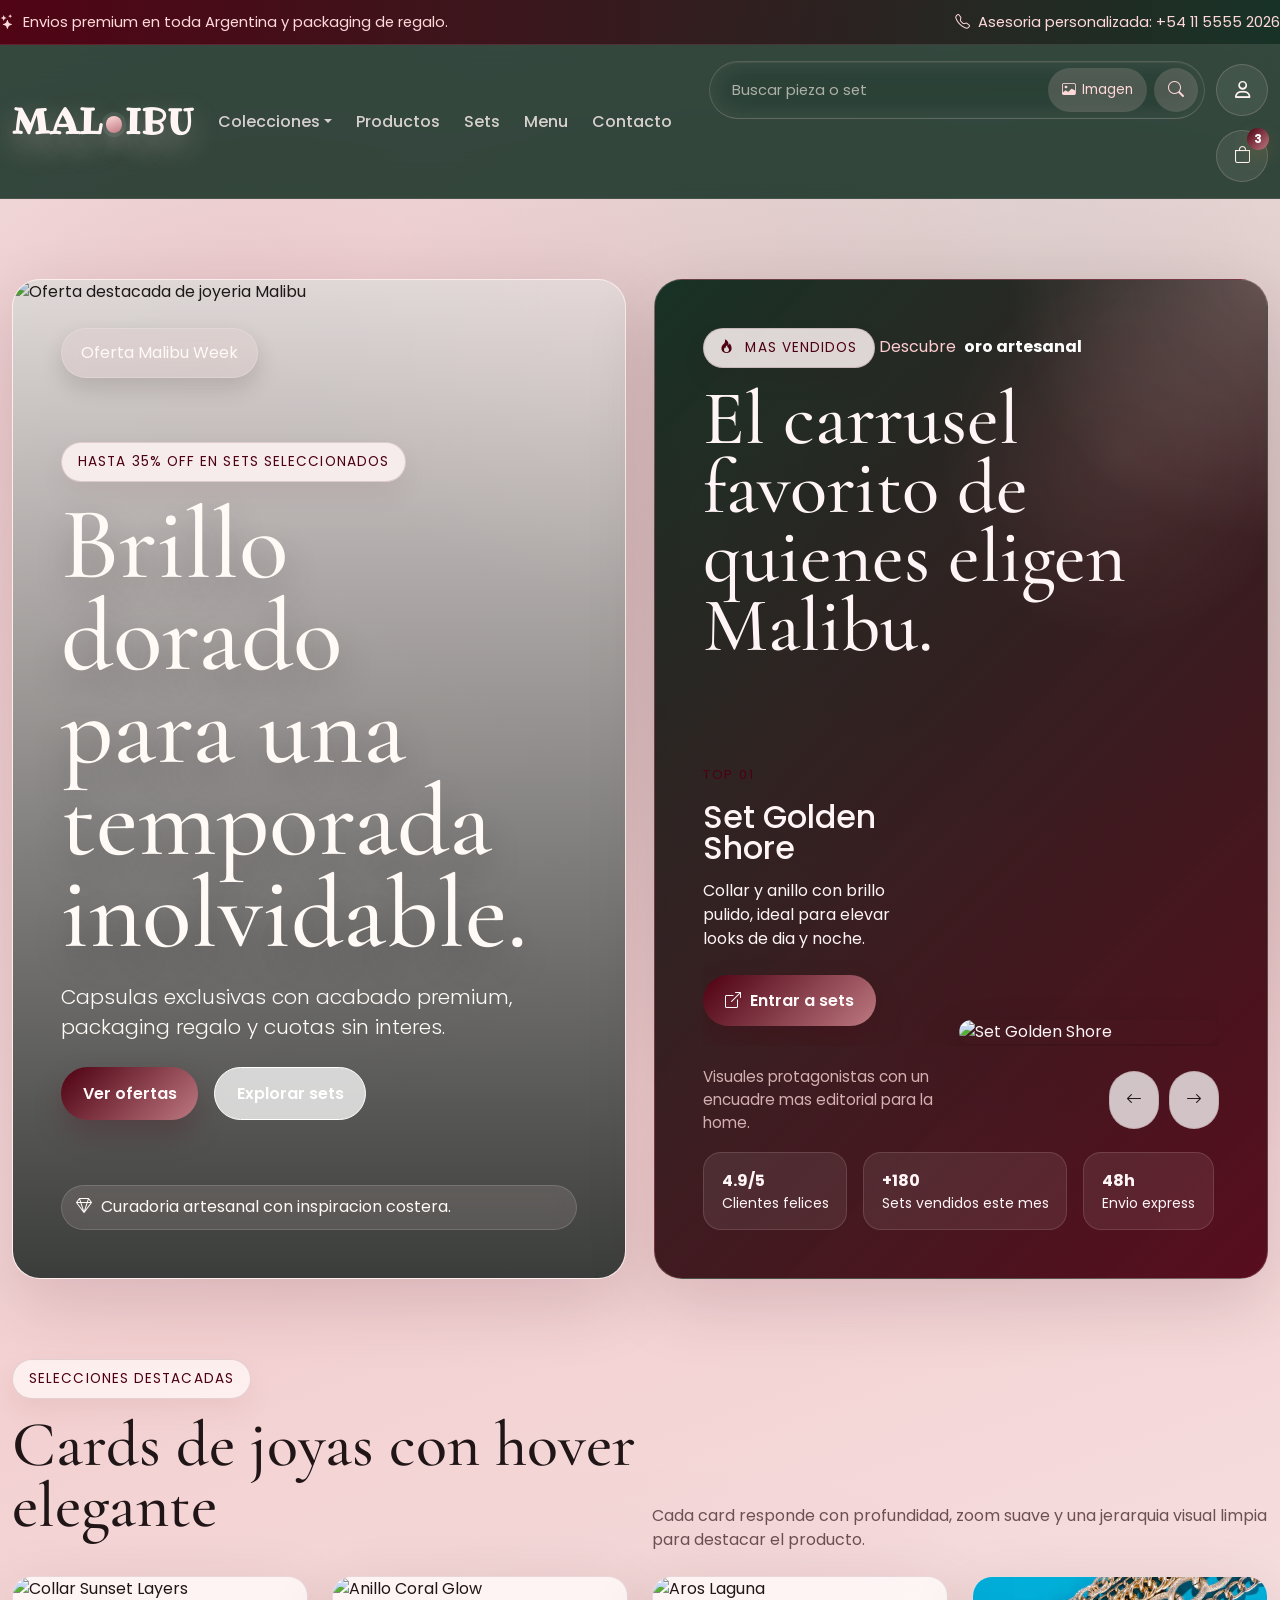
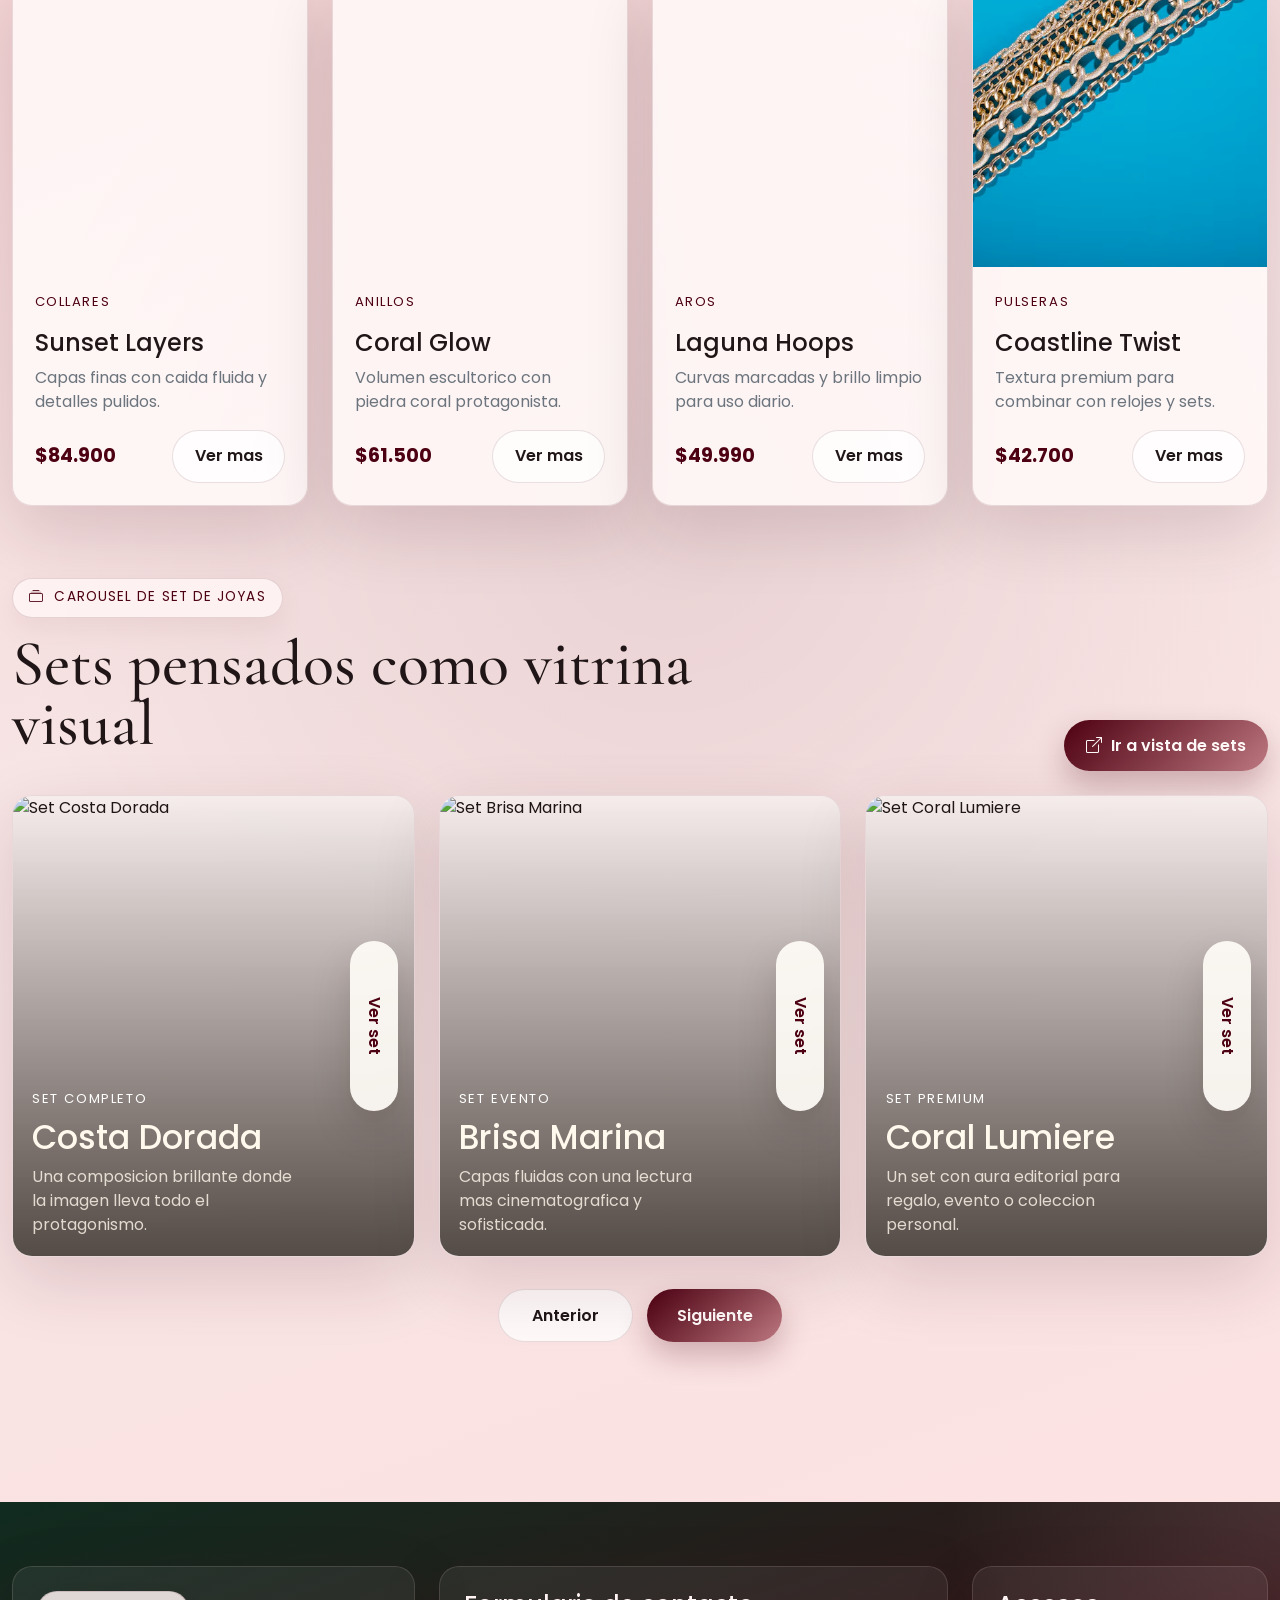
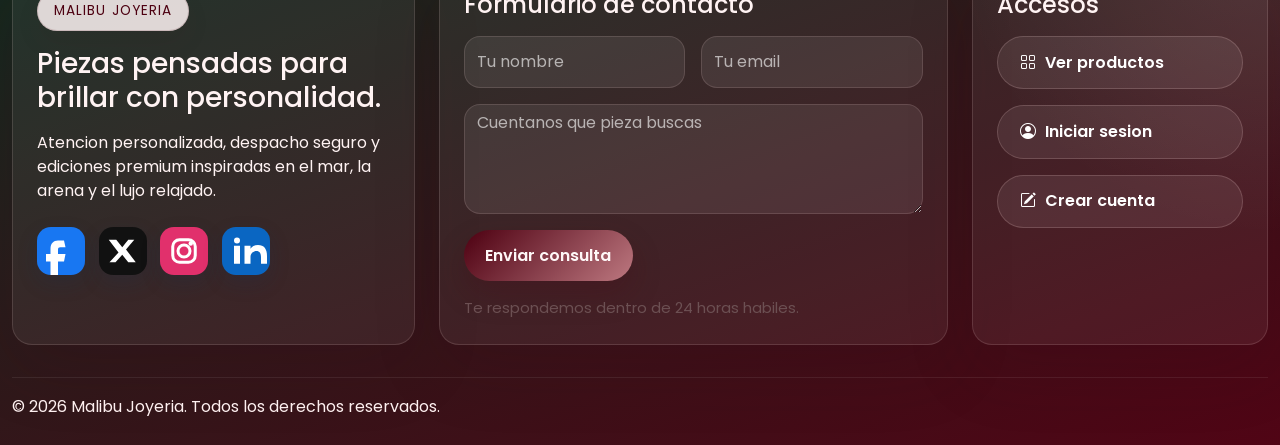
==== commit 1e865100: "modificaciones" ====
--- a/index.html
+++ b/index.html
@@ -23,7 +23,7 @@
   <nav class="navbar navbar-expand-lg site-navbar">
     <div class="container py-2">
       <a class="navbar-brand" href="index.html">
-        <span class="brand-mark"><span class="sprite-icon sprite-diamond"></span></span>
+        <span class="brand-mark"></span>
         Malibu
       </a>
       <button class="navbar-toggler" type="button" data-bs-toggle="collapse" data-bs-target="#mainNavbar" aria-controls="mainNavbar" aria-expanded="false" aria-label="Abrir menu">
@@ -97,11 +97,11 @@
             <div class="hero-offer-content">
               <div class="offer-badge">Oferta Malibu Week</div>
               <div class="hero-offer-copy">
-                <p class="section-tag mb-3"><span class="sprite-icon sprite-crown"></span>Hasta 35% OFF en sets seleccionados</p>
+                <p class="section-tag mb-3">Hasta 35% OFF en sets seleccionados</p>
                 <h1>Brillo dorado para una temporada inolvidable.</h1>
                 <p class="lead mb-4">Capsulas exclusivas con acabado premium, packaging regalo y cuotas sin interes.</p>
                 <div class="d-flex flex-wrap gap-3">
-                  <a class="btn-mali btn-gold" href="productos.html"><span class="sprite-icon sprite-diamond"></span>Ver ofertas</a>
+                  <a class="btn-mali btn-gold" href="productos.html">Ver ofertas</a>
                   <a class="btn-mali btn-outline-mali text-white border-white" href="sets.html">Explorar sets</a>
                 </div>
               </div>
@@ -202,7 +202,7 @@
       <div class="container">
         <div class="d-flex flex-column flex-lg-row justify-content-between align-items-lg-end gap-3 mb-4">
           <div>
-            <p class="section-tag"><span class="sprite-icon sprite-diamond"></span>Selecciones destacadas</p>
+            <p class="section-tag">Selecciones destacadas</p>
             <h2 class="section-title">Cards de joyas con hover elegante</h2>
           </div>
           <p class="section-copy mb-0">Cada card responde con profundidad, zoom suave y una jerarquia visual limpia para destacar el producto.</p>
@@ -392,14 +392,15 @@
       <div class="row g-4">
         <div class="col-lg-4">
           <div class="footer-card h-100">
-            <p class="section-tag mb-3"><span class="sprite-icon sprite-crown"></span>Malibu Joyeria</p>
+            <p class="section-tag mb-3">Malibu Joyeria</p>
             <h3 class="mb-3">Piezas pensadas para brillar con personalidad.</h3>
             <p class="mb-4">Atencion personalizada, despacho seguro y ediciones premium inspiradas en el mar, la arena y el lujo relajado.</p>
-            <div class="social-row">
-              <a href="#" class="sprite-social sprite-instagram" aria-label="Instagram"></a>
-              <a href="#" class="sprite-social sprite-facebook" aria-label="Facebook"></a>
-              <a href="#" class="sprite-social sprite-whatsapp" aria-label="WhatsApp"></a>
-            </div>
+              <div class="sprite-list mb-4">
+                <span class="sprite-icon sprite-facebook" aria-label="Facebook" tabindex="0"></span>
+                <span class="sprite-icon sprite-x" aria-label="X" tabindex="0"></span>
+                <span class="sprite-icon sprite-instagram" aria-label="Instagram" tabindex="0"></span>
+                <span class="sprite-icon sprite-linkedin" aria-label="LinkedIn" tabindex="0"></span>
+              </div>
           </div>
         </div>
         <div class="col-lg-5">
@@ -416,7 +417,7 @@
                 <textarea class="form-control" rows="4" placeholder="Cuentanos que pieza buscas" required></textarea>
               </div>
               <div class="col-12 d-flex flex-wrap gap-3 align-items-center">
-                <button class="btn-mali btn-gold" type="submit"><span class="sprite-icon sprite-diamond"></span>Enviar consulta</button>
+                <button class="btn-mali btn-gold" type="submit">Enviar consulta</button>
                 <span class="newsletter-note">Te respondemos dentro de 24 horas habiles.</span>
               </div>
             </form>
@@ -435,7 +436,6 @@
       </div>
       <div class="footer-bottom d-flex flex-column flex-md-row justify-content-between gap-2">
         <span>&copy; <span id="year"></span> Malibu Joyeria. Todos los derechos reservados.</span>
-        <span>Diseno responsive con Bootstrap, jQuery, Font Awesome, Bootstrap Icons y sprite CSS.</span>
       </div>
     </div>
   </footer>
--- a/css/style.css
+++ b/css/style.css
@@ -1,17 +1,70 @@
+@import url("https://fonts.googleapis.com/css2?family=Ribeye&display=swap");
+
 :root {
-  --bg: #f7f1e8;
-  --surface: rgba(255, 252, 247, 0.9);
-  --surface-strong: #fffaf2;
-  --text: #2f241d;
-  --muted: #725d50;
-  --gold: #b68a35;
-  --gold-soft: #dec79a;
-  --gold-dark: #89641d;
-  --line: rgba(97, 71, 38, 0.14);
-  --shadow: 0 18px 55px rgba(56, 34, 11, 0.12);
+  --rose: #bd7880;
+  --pine: #102b1f;
+  --wine: #4d0011;
+  --pink: #ffd9d9;
+  --bg: #f8e9e8;
+  --surface: rgba(255, 248, 248, 0.82);
+  --surface-strong: #fff5f5;
+  --text: #201617;
+  --text-inverse: #fff3f3;
+  --muted: #6c5053;
+  --gold: #bd7880;
+  --gold-soft: #ffd9d9;
+  --gold-dark: #4d0011;
+  --line: rgba(77, 0, 17, 0.12);
+  --shadow: 0 24px 70px rgba(47, 9, 19, 0.14);
+  --brand-primary: #fff4f4;
+  --brand-secondary: #ffd9d9;
+  --brand-accent: #bd7880;
+  --brand-shadow: rgba(255, 217, 217, 0.34);
   --radius-lg: 28px;
   --radius-md: 20px;
   --radius-sm: 14px;
+}
+
+body[data-page="home"] {
+  --brand-primary: #fff5f5;
+  --brand-secondary: #ffd9d9;
+  --brand-accent: #bd7880;
+  --brand-shadow: rgba(255, 217, 217, 0.34);
+}
+
+body[data-page="productos"] {
+  --brand-primary: #fff4f1;
+  --brand-secondary: #ffd8dd;
+  --brand-accent: #4d0011;
+  --brand-shadow: rgba(189, 120, 128, 0.3);
+}
+
+body[data-page="sets"] {
+  --brand-primary: #fff1f1;
+  --brand-secondary: #d7efde;
+  --brand-accent: #102b1f;
+  --brand-shadow: rgba(16, 43, 31, 0.28);
+}
+
+body[data-page="menu"] {
+  --brand-primary: #fff4f4;
+  --brand-secondary: #f4c7cb;
+  --brand-accent: #4d0011;
+  --brand-shadow: rgba(77, 0, 17, 0.28);
+}
+
+body[data-page="carrito"] {
+  --brand-primary: #fff6f1;
+  --brand-secondary: #ffd7d7;
+  --brand-accent: #bd7880;
+  --brand-shadow: rgba(189, 120, 128, 0.28);
+}
+
+body.admin-body {
+  --brand-primary: #fef1f1;
+  --brand-secondary: #dbeee1;
+  --brand-accent: #102b1f;
+  --brand-shadow: rgba(16, 43, 31, 0.26);
 }
 
 * {
@@ -23,8 +76,10 @@
   font-family: "Poppins", sans-serif;
   color: var(--text);
   background:
-    radial-gradient(circle at top left, rgba(222, 199, 154, 0.45), transparent 30%),
-    linear-gradient(135deg, #fffaf4 0%, #f8efe1 52%, #f1e2cd 100%);
+    radial-gradient(circle at 18% 12%, rgba(189, 120, 128, 0.35), transparent 24%),
+    radial-gradient(circle at 80% 14%, rgba(16, 43, 31, 0.2), transparent 21%),
+    radial-gradient(circle at 52% 58%, rgba(77, 0, 17, 0.08), transparent 30%),
+    linear-gradient(160deg, #fff3f3 0%, #f3d0d1 34%, #f7e4e4 58%, #ffe1e1 100%);
   min-height: 100vh;
 }
 
@@ -51,9 +106,10 @@
   font-size: 0.85rem;
   letter-spacing: 0.08em;
   text-transform: uppercase;
-  background: rgba(255, 255, 255, 0.7);
-  color: var(--gold-dark);
-  border: 1px solid rgba(182, 138, 53, 0.22);
+  background: rgba(255, 245, 245, 0.85);
+  color: var(--wine);
+  border: 1px solid rgba(77, 0, 17, 0.14);
+  box-shadow: 0 12px 28px rgba(77, 0, 17, 0.06);
 }
 
 .section-title {
@@ -69,9 +125,11 @@
 }
 
 .topbar {
-  background: #281d17;
-  color: #f8ebd3;
+  background:
+    linear-gradient(90deg, rgba(77, 0, 17, 0.98), rgba(16, 43, 31, 0.96));
+  color: var(--pink);
   font-size: 0.92rem;
+  border-bottom: 1px solid rgba(255, 217, 217, 0.12);
 }
 
 .topbar .container {
@@ -87,18 +145,17 @@
   top: 0;
   z-index: 1020;
   backdrop-filter: blur(18px);
-  background: rgba(255, 248, 238, 0.82);
-  border-bottom: 1px solid rgba(102, 68, 31, 0.08);
+  background: rgba(16, 43, 31, 0.84);
+  border-bottom: 1px solid rgba(255, 217, 217, 0.1);
 }
 
 .navbar-brand {
   display: flex;
   align-items: center;
-  gap: 0.8rem;
-  font-family: "Cormorant Garamond", serif;
-  font-size: 2rem;
+  gap: 0.9rem;
   font-weight: 700;
-  letter-spacing: 0.05em;
+  color: var(--text-inverse);
+  min-height: 62px;
 }
 
 .brand-mark {
@@ -108,25 +165,183 @@
   align-items: center;
   justify-content: center;
   border-radius: 50%;
-  background: linear-gradient(145deg, #f0dbb0, #b98b34);
-  box-shadow: inset 0 2px 8px rgba(255, 255, 255, 0.5);
+  background: linear-gradient(145deg, var(--pink), var(--rose));
+  box-shadow:
+    inset 0 2px 8px rgba(255, 255, 255, 0.42),
+    0 10px 24px rgba(77, 0, 17, 0.22);
+}
+
+.brand-logo {
+  display: inline-flex;
+  align-items: center;
+  gap: 0.16rem;
+  line-height: 0.9;
+  font-family: "Ribeye", serif;
+  font-size: clamp(2.05rem, 2.7vw, 2.7rem);
+  letter-spacing: 0.02em;
+  text-transform: uppercase;
+  transform-origin: center;
+  animation: brand-breathe 7s ease-in-out infinite;
+}
+
+.brand-logo-word {
+  display: inline-block;
+  color: var(--brand-primary);
+  text-shadow:
+    0 0 0 rgba(255, 255, 255, 0),
+    0 12px 28px var(--brand-shadow);
+  transition: color 0.35s ease;
+}
+
+.brand-logo-dot {
+  width: 0.48em;
+  height: 0.48em;
+  display: inline-block;
+  border-radius: 50%;
+  margin-top: 0.16em;
+  background: linear-gradient(160deg, var(--brand-secondary), var(--brand-accent));
+  box-shadow:
+    0 0 0 4px rgba(255, 255, 255, 0.08),
+    0 10px 20px var(--brand-shadow);
+  animation: brand-dot-breathe 7s ease-in-out infinite;
+}
+
+.brand-admin-tag {
+  display: inline-flex;
+  align-items: center;
+  justify-content: center;
+  min-height: 34px;
+  padding: 0.35rem 0.8rem;
+  border-radius: 999px;
+  border: 1px solid rgba(255, 217, 217, 0.16);
+  background: rgba(255, 243, 243, 0.08);
+  color: var(--pink);
+  font-size: 0.74rem;
+  letter-spacing: 0.18em;
+  text-transform: uppercase;
+}
+
+@keyframes brand-breathe {
+  0%, 100% {
+    transform: scale(1);
+    filter: drop-shadow(0 10px 22px var(--brand-shadow));
+  }
+  35% {
+    transform: scale(1.03);
+    filter: drop-shadow(0 14px 28px var(--brand-shadow));
+  }
+  70% {
+    transform: scale(0.985);
+    filter: drop-shadow(0 8px 18px rgba(255, 255, 255, 0.08));
+  }
+}
+
+@keyframes brand-dot-breathe {
+  0%, 100% {
+    transform: scale(1);
+    background: linear-gradient(160deg, var(--brand-secondary), var(--brand-accent));
+  }
+  50% {
+    transform: scale(1.15);
+    background: linear-gradient(160deg, var(--brand-primary), var(--brand-accent));
+  }
 }
 
 .navbar-nav .nav-link {
   font-weight: 500;
-  color: var(--text);
+  color: rgba(255, 243, 243, 0.8);
 }
 
 .navbar-nav .nav-link.active,
 .navbar-nav .nav-link:hover,
 .dropdown-item:hover {
-  color: var(--gold-dark);
+  color: var(--pink);
+}
+
+.navbar-brand:hover,
+.navbar-brand:focus,
+.navbar-nav .nav-link:focus {
+  color: #fff;
+}
+
+.navbar-toggler {
+  border-color: rgba(255, 217, 217, 0.28);
+}
+
+.navbar-toggler:focus {
+  box-shadow: 0 0 0 0.22rem rgba(255, 217, 217, 0.18);
+}
+
+.navbar-toggler-icon {
+  filter: invert(1) brightness(1.35);
 }
 
 .nav-utility {
   display: flex;
   align-items: center;
+  justify-content: flex-end;
+  flex-wrap: wrap;
   gap: 0.7rem;
+}
+
+.nav-search-shell {
+  display: flex;
+  align-items: center;
+  gap: 0.45rem;
+  padding: 0.35rem;
+  min-width: min(320px, 100%);
+  border-radius: 999px;
+  border: 1px solid rgba(255, 217, 217, 0.16);
+  background: rgba(255, 243, 243, 0.08);
+  backdrop-filter: blur(18px);
+  box-shadow: inset 0 1px 0 rgba(255, 255, 255, 0.06);
+}
+
+.nav-search-input {
+  flex: 1;
+  min-width: 0;
+  min-height: 44px;
+  border: 0;
+  border-radius: 999px;
+  padding: 0 1rem;
+  background: transparent;
+  color: var(--text-inverse);
+  font-size: 0.92rem;
+}
+
+.nav-search-input::placeholder {
+  color: rgba(255, 243, 243, 0.62);
+}
+
+.nav-search-input:focus {
+  outline: none;
+}
+
+.nav-search-submit,
+.nav-search-visual {
+  min-width: 44px;
+  height: 44px;
+  border: 0;
+  border-radius: 999px;
+  display: inline-flex;
+  align-items: center;
+  justify-content: center;
+  gap: 0.4rem;
+  background: rgba(255, 217, 217, 0.16);
+  color: var(--pink);
+  transition: transform 0.25s ease, background 0.25s ease, color 0.25s ease;
+}
+
+.nav-search-visual {
+  min-width: 78px;
+  padding: 0 0.9rem;
+  font-size: 0.84rem;
+}
+
+.nav-search-shell button:hover {
+  transform: translateY(-1px);
+  background: rgba(255, 217, 217, 0.26);
+  color: #fff;
 }
 
 .user-access-btn {
@@ -180,25 +395,42 @@
 }
 
 .btn-gold {
-  background: linear-gradient(135deg, var(--gold-dark), var(--gold));
-  color: #fffdf8;
-  box-shadow: 0 12px 28px rgba(146, 104, 28, 0.25);
+  background: linear-gradient(135deg, var(--wine), var(--rose));
+  color: #fff8f8;
+  box-shadow: 0 14px 30px rgba(77, 0, 17, 0.24);
 }
 
 .btn-gold:hover {
   color: white;
-  box-shadow: 0 16px 34px rgba(146, 104, 28, 0.35);
+  box-shadow: 0 18px 36px rgba(77, 0, 17, 0.32);
 }
 
 .btn-outline-mali {
-  border: 1px solid rgba(137, 100, 29, 0.25);
+  border: 1px solid rgba(77, 0, 17, 0.12);
   color: var(--text);
   background: rgba(255, 255, 255, 0.75);
 }
 
 .btn-outline-mali:hover {
-  background: rgba(255, 255, 255, 1);
-  color: var(--gold-dark);
+  background: rgba(255, 255, 255, 0.95);
+  color: var(--wine);
+}
+
+.site-navbar .btn-outline-mali,
+.footer-shell .btn-outline-mali,
+.cart-summary-box .btn-outline-mali,
+.admin-intro .btn-outline-mali {
+  border-color: rgba(255, 217, 217, 0.18);
+  color: var(--text-inverse);
+  background: rgba(255, 243, 243, 0.08);
+}
+
+.site-navbar .btn-outline-mali:hover,
+.footer-shell .btn-outline-mali:hover,
+.cart-summary-box .btn-outline-mali:hover,
+.admin-intro .btn-outline-mali:hover {
+  background: rgba(255, 243, 243, 0.18);
+  color: #fff;
 }
 
 .mega-menu {
@@ -207,14 +439,14 @@
   border-radius: var(--radius-md);
   padding: 1.35rem;
   box-shadow: var(--shadow);
-  background: rgba(255, 252, 247, 0.98);
+  background: rgba(255, 247, 247, 0.98);
 }
 
 .mega-card {
   height: 100%;
   padding: 1.2rem;
   border-radius: 18px;
-  background: linear-gradient(145deg, rgba(255, 247, 233, 0.92), rgba(240, 221, 185, 0.84));
+  background: linear-gradient(145deg, rgba(255, 235, 235, 0.96), rgba(189, 120, 128, 0.24));
 }
 
 .mega-links a {
@@ -241,6 +473,7 @@
   border-radius: var(--radius-lg);
   background: var(--surface);
   box-shadow: var(--shadow);
+  border: 1px solid rgba(255, 217, 217, 0.2);
 }
 
 .hero-panel img {
@@ -254,8 +487,8 @@
   position: absolute;
   inset: 0;
   background:
-    radial-gradient(circle at top right, rgba(255, 240, 207, 0.18), transparent 28%),
-    linear-gradient(180deg, rgba(38, 27, 16, 0.08), rgba(20, 14, 10, 0.8));
+    radial-gradient(circle at top right, rgba(255, 217, 217, 0.18), transparent 28%),
+    linear-gradient(180deg, rgba(16, 43, 31, 0.12), rgba(16, 21, 19, 0.82));
 }
 
 .hero-offer-content,
@@ -277,8 +510,8 @@
   width: fit-content;
   padding: 0.75rem 1.2rem;
   border-radius: 999px;
-  background: rgba(255, 250, 240, 0.22);
-  border: 1px solid rgba(255, 255, 255, 0.22);
+  background: rgba(255, 217, 217, 0.16);
+  border: 1px solid rgba(255, 255, 255, 0.16);
   backdrop-filter: blur(12px);
   box-shadow: 0 10px 22px rgba(24, 15, 8, 0.14);
 }
@@ -310,10 +543,10 @@
 
 .hero-sellers {
   background:
-    radial-gradient(circle at top right, rgba(255, 255, 255, 0.7), transparent 22%),
-    radial-gradient(circle at 76% 18%, rgba(245, 225, 193, 0.16), transparent 19%),
-    linear-gradient(135deg, rgba(62, 44, 29, 0.94), rgba(26, 18, 13, 0.98));
-  color: #fff6eb;
+    radial-gradient(circle at top right, rgba(255, 217, 217, 0.26), transparent 22%),
+    radial-gradient(circle at 76% 18%, rgba(189, 120, 128, 0.18), transparent 19%),
+    linear-gradient(135deg, rgba(16, 43, 31, 0.96), rgba(77, 0, 17, 0.94));
+  color: #fff5f6;
 }
 
 .hero-sellers .carousel-item {
@@ -365,7 +598,7 @@
 }
 
 .seller-note {
-  color: rgba(255, 239, 215, 0.75);
+  color: rgba(255, 217, 217, 0.78);
   max-width: 260px;
   font-size: 0.95rem;
 }
@@ -376,7 +609,7 @@
   flex-wrap: wrap;
   gap: 0.55rem;
   margin-bottom: 1.15rem;
-  color: #f0d8ab;
+  color: #ffcdd1;
 }
 
 .rotating-text {
@@ -393,8 +626,8 @@
 .metric-pill {
   padding: 0.95rem 1.1rem;
   border-radius: 18px;
-  background: rgba(255, 255, 255, 0.07);
-  border: 1px solid rgba(255, 255, 255, 0.08);
+  background: rgba(255, 255, 255, 0.08);
+  border: 1px solid rgba(255, 217, 217, 0.14);
 }
 
 .jewel-card,
@@ -402,10 +635,12 @@
 .info-card,
 .product-card,
 .auth-launcher,
-.footer-card {
+.footer-card,
+.admin-section-card,
+.admin-login-card {
   border: 1px solid var(--line);
   border-radius: var(--radius-md);
-  background: rgba(255, 252, 247, 0.9);
+  background: rgba(255, 248, 248, 0.9);
   box-shadow: var(--shadow);
 }
 
@@ -417,7 +652,7 @@
 
 .jewel-card:hover {
   transform: translateY(-10px);
-  box-shadow: 0 25px 55px rgba(70, 39, 12, 0.18);
+  box-shadow: 0 28px 60px rgba(77, 0, 17, 0.18);
 }
 
 .jewel-media {
@@ -453,11 +688,11 @@
 
 .price-row strong {
   font-size: 1.2rem;
-  color: var(--gold-dark);
+  color: var(--wine);
 }
 
 .mini-label {
-  color: var(--gold-dark);
+  color: var(--wine);
   font-size: 0.82rem;
   text-transform: uppercase;
   letter-spacing: 0.12em;
@@ -561,7 +796,7 @@
 .sets-sidebar {
   border: 1px solid var(--line);
   border-radius: 32px;
-  background: rgba(255, 252, 247, 0.88);
+  background: rgba(255, 248, 248, 0.88);
   box-shadow: var(--shadow);
 }
 
@@ -636,7 +871,7 @@
   display: grid;
   place-items: center;
   border-radius: 50%;
-  background: rgba(145, 44, 214, 0.9);
+  background: rgba(77, 0, 17, 0.9);
   color: white;
   font-size: 1.8rem;
   box-shadow: 0 18px 36px rgba(59, 16, 94, 0.3);
@@ -666,7 +901,7 @@
   align-items: center;
   padding: 1rem;
   border-radius: 24px;
-  background: linear-gradient(145deg, rgba(240, 220, 221, 0.92), rgba(255, 247, 240, 0.94));
+  background: linear-gradient(145deg, rgba(255, 238, 239, 0.98), rgba(189, 120, 128, 0.18));
 }
 
 .sets-side-item img {
@@ -701,7 +936,7 @@
   overflow: hidden;
   border: 1px solid var(--line);
   border-radius: 28px;
-  background: rgba(255, 252, 247, 0.88);
+  background: rgba(255, 248, 248, 0.88);
   box-shadow: var(--shadow);
 }
 
@@ -731,8 +966,8 @@
 }
 
 .filter-btn {
-  border: 1px solid rgba(137, 100, 29, 0.18);
-  background: rgba(255, 255, 255, 0.8);
+  border: 1px solid rgba(77, 0, 17, 0.12);
+  background: rgba(255, 248, 248, 0.85);
   color: var(--text);
   border-radius: 999px;
   padding: 0.85rem 1.15rem;
@@ -743,7 +978,7 @@
 .filter-btn.active,
 .filter-btn:hover {
   color: #fff;
-  background: linear-gradient(135deg, var(--gold-dark), var(--gold));
+  background: linear-gradient(135deg, var(--wine), var(--rose));
 }
 
 .product-card {
@@ -777,8 +1012,8 @@
 }
 
 .metal-gold {
-  background: rgba(182, 138, 53, 0.12);
-  color: var(--gold-dark);
+  background: rgba(77, 0, 17, 0.08);
+  color: var(--wine);
 }
 
 .metal-silver {
@@ -823,24 +1058,24 @@
 
 .footer-shell {
   background:
-    radial-gradient(circle at top right, rgba(218, 186, 126, 0.12), transparent 24%),
-    #1f1712;
-  color: #f8f1e7;
+    radial-gradient(circle at top right, rgba(255, 217, 217, 0.12), transparent 24%),
+    linear-gradient(160deg, rgba(16, 43, 31, 1), rgba(77, 0, 17, 0.98));
+  color: #fef0f0;
   padding-top: 4rem;
   margin-top: 5rem;
 }
 
 .footer-card {
-  background: rgba(255, 255, 255, 0.05);
-  border-color: rgba(255, 255, 255, 0.08);
+  background: rgba(255, 255, 255, 0.06);
+  border-color: rgba(255, 217, 217, 0.14);
   padding: 1.5rem;
-  color: #f8f1e7;
+  color: #fff3f3;
 }
 
 .footer-shell .form-control {
   min-height: 52px;
   border-radius: 16px;
-  border: 1px solid rgba(255, 255, 255, 0.12);
+  border: 1px solid rgba(255, 217, 217, 0.14);
   background: rgba(255, 255, 255, 0.08);
   color: #fff;
 }
@@ -851,8 +1086,8 @@
 
 .cart-offcanvas {
   width: min(420px, 100vw);
-  background: linear-gradient(180deg, #fffdf9, #f4eadb);
-  border-left: 1px solid rgba(93, 67, 36, 0.08);
+  background: linear-gradient(180deg, #fff7f7, #f2dcde);
+  border-left: 1px solid rgba(77, 0, 17, 0.08);
 }
 
 .cart-offcanvas .offcanvas-header {
@@ -876,7 +1111,7 @@
   padding: 0.85rem;
   border-radius: 22px;
   background: rgba(255, 255, 255, 0.72);
-  border: 1px solid rgba(113, 80, 40, 0.08);
+  border: 1px solid rgba(77, 0, 17, 0.08);
 }
 
 .cart-item img {
@@ -910,7 +1145,7 @@
   padding: 0.35rem 0.55rem;
   border-radius: 999px;
   background: rgba(255, 255, 255, 0.88);
-  border: 1px solid rgba(113, 80, 40, 0.1);
+  border: 1px solid rgba(77, 0, 17, 0.1);
 }
 
 .cart-qty-btn {
@@ -918,8 +1153,8 @@
   height: 28px;
   border: 0;
   border-radius: 50%;
-  background: rgba(182, 138, 53, 0.12);
-  color: var(--gold-dark);
+  background: rgba(77, 0, 17, 0.12);
+  color: var(--wine);
   font-weight: 700;
 }
 
@@ -927,8 +1162,8 @@
   margin-top: 1.2rem;
   padding: 1.15rem;
   border-radius: 24px;
-  background: #211915;
-  color: #fff5e5;
+  background: linear-gradient(160deg, rgba(16, 43, 31, 1), rgba(77, 0, 17, 0.98));
+  color: #fff5f5;
 }
 
 .cart-summary-row {
@@ -954,7 +1189,7 @@
 .glass-panel {
   border: 1px solid var(--line);
   border-radius: 30px;
-  background: rgba(255, 252, 247, 0.9);
+  background: rgba(255, 248, 248, 0.92);
   box-shadow: var(--shadow);
 }
 
@@ -1006,7 +1241,7 @@
 
 .detail-price {
   font-size: 2rem;
-  color: var(--gold-dark);
+  color: var(--wine);
   font-weight: 700;
 }
 
@@ -1036,23 +1271,23 @@
 }
 
 .explorer-accordion .accordion-item {
-  border: 1px solid rgba(113, 80, 40, 0.08);
+  border: 1px solid rgba(77, 0, 17, 0.08);
   border-radius: 22px;
   overflow: hidden;
-  background: rgba(255, 255, 255, 0.65);
+  background: rgba(255, 255, 255, 0.72);
   margin-bottom: 0.9rem;
 }
 
 .explorer-accordion .accordion-button {
-  background: rgba(255, 252, 247, 0.88);
+  background: rgba(255, 248, 248, 0.9);
   color: var(--text);
   font-weight: 600;
   box-shadow: none;
 }
 
 .explorer-accordion .accordion-button:not(.collapsed) {
-  background: rgba(237, 219, 183, 0.44);
-  color: var(--gold-dark);
+  background: rgba(189, 120, 128, 0.18);
+  color: var(--wine);
 }
 
 .explorer-accordion .accordion-body {
@@ -1073,7 +1308,7 @@
 }
 
 .explorer-link-list a:hover {
-  color: var(--gold-dark);
+  color: var(--wine);
   background: rgba(255, 255, 255, 0.95);
 }
 
@@ -1091,7 +1326,7 @@
   overflow: hidden;
   border: 1px solid var(--line);
   border-radius: 28px;
-  background: rgba(255, 252, 247, 0.92);
+  background: rgba(255, 248, 248, 0.92);
   box-shadow: var(--shadow);
 }
 
@@ -1134,56 +1369,46 @@
   padding: 1.1rem 0 1.6rem;
 }
 
+.sprite-list {
+  display: flex;
+  flex-wrap: wrap;
+  gap: 0.85rem;
+  align-items: center;
+}
+
 .sprite-icon {
   display: inline-block;
-  width: 24px;
-  height: 24px;
-  background-image: url("../img/ui-sprite.svg");
-  background-repeat: no-repeat;
-  background-size: 240px 48px;
-  vertical-align: middle;
-}
-
-.sprite-social {
   width: 48px;
   height: 48px;
-  border-radius: 50%;
-  background-image: url("../img/ui-sprite.svg");
+  border-radius: 14px;
+  background-image: url("../img/social-sprite.svg");
   background-repeat: no-repeat;
-  background-size: 240px 48px;
-  background-color: rgba(255, 255, 255, 0.08);
-  transition: transform 0.25s ease, background-color 0.25s ease;
-}
-
-.sprite-social:hover {
-  transform: translateY(-3px);
-  background-color: rgba(255, 255, 255, 0.16);
-}
-
-.sprite-diamond {
-  background-position: 0 center;
+  background-size: 192px 48px;
+  box-shadow: 0 8px 20px rgba(18, 52, 88, 0.18);
+  transition: transform 0.35s ease, box-shadow 0.35s ease, filter 0.35s ease;
+}
+
+.sprite-icon:hover,
+.sprite-icon:focus-visible {
+  transform: translateY(-6px) scale(1.08) rotate(-4deg);
+  box-shadow: 0 14px 28px rgba(18, 52, 88, 0.28);
+  filter: saturate(1.15);
+}
+
+.sprite-facebook {
+  background-position: 0 0;
+}
+
+.sprite-x {
+  background-position: -48px 0;
 }
 
 .sprite-instagram {
-  background-position: -48px center;
-}
-
-.sprite-facebook {
-  background-position: -96px center;
-}
-
-.sprite-whatsapp {
-  background-position: -144px center;
-}
-
-.sprite-crown {
-  background-position: -192px center;
-}
-
-.social-row {
-  display: flex;
-  flex-wrap: wrap;
-  gap: 0.9rem;
+  background-position: -96px 0;
+}
+
+.sprite-linkedin {
+  background-position: -144px 0;
 }
 
 .auth-body {
@@ -1239,8 +1464,8 @@
   border: 0;
   border-radius: 26px;
   overflow: hidden;
-  background: linear-gradient(180deg, #fffdf9, #f6eee0);
-  box-shadow: 0 30px 60px rgba(49, 33, 15, 0.22);
+  background: linear-gradient(180deg, #fff8f8, #f2dbdd);
+  box-shadow: 0 30px 60px rgba(49, 12, 21, 0.22);
 }
 
 .auth-modal .modal-header,
@@ -1262,15 +1487,15 @@
 .switch-btn {
   flex: 1;
   border-radius: 999px;
-  border: 1px solid rgba(137, 100, 29, 0.18);
-  background: rgba(255, 255, 255, 0.7);
+  border: 1px solid rgba(77, 0, 17, 0.16);
+  background: rgba(255, 255, 255, 0.74);
   padding: 0.85rem 1rem;
   font-weight: 600;
 }
 
 .switch-btn.active {
   color: #fff;
-  background: linear-gradient(135deg, var(--gold-dark), var(--gold));
+  background: linear-gradient(135deg, var(--wine), var(--rose));
 }
 
 .auth-form {
@@ -1285,14 +1510,14 @@
 .form-select {
   min-height: 52px;
   border-radius: 16px;
-  border: 1px solid rgba(103, 78, 46, 0.12);
+  border: 1px solid rgba(77, 0, 17, 0.12);
   background: rgba(255, 255, 255, 0.92);
 }
 
 .form-control:focus,
 .form-select:focus {
-  border-color: rgba(182, 138, 53, 0.55);
-  box-shadow: 0 0 0 0.25rem rgba(182, 138, 53, 0.12);
+  border-color: rgba(189, 120, 128, 0.55);
+  box-shadow: 0 0 0 0.25rem rgba(189, 120, 128, 0.14);
 }
 
 .input-feedback {
@@ -1333,13 +1558,486 @@
   gap: 0.6rem;
   padding: 0.6rem 0.85rem;
   border-radius: 999px;
-  background: rgba(255, 255, 255, 0.12);
+  background: rgba(255, 217, 217, 0.12);
   border: 1px solid rgba(255, 255, 255, 0.14);
   backdrop-filter: blur(8px);
 }
+
+.detail-main-image {
+  position: relative;
+}
+
+.detail-main-image::after {
+  content: "";
+  position: absolute;
+  inset: 0;
+  background: linear-gradient(180deg, rgba(16, 43, 31, 0.02), rgba(16, 43, 31, 0.24));
+  pointer-events: none;
+}
+
+.detail-thumb {
+  border: 1px solid transparent;
+  transition: transform 0.25s ease, border-color 0.25s ease, box-shadow 0.25s ease;
+}
+
+.detail-thumb.active {
+  transform: translateY(-4px);
+  border-color: rgba(77, 0, 17, 0.22);
+  box-shadow: 0 16px 32px rgba(77, 0, 17, 0.12);
+}
+
+.detail-thumb-toggle {
+  width: 100%;
+  height: 100%;
+  padding: 0;
+  border: 0;
+  background: transparent;
+}
+
+.detail-selector-row {
+  display: flex;
+  align-items: center;
+  justify-content: space-between;
+  gap: 1rem;
+  padding: 0.95rem 1rem;
+  border-radius: 18px;
+  background: rgba(255, 240, 241, 0.88);
+  border: 1px solid rgba(77, 0, 17, 0.08);
+}
+
+.selector-label-group {
+  display: grid;
+  gap: 0.1rem;
+}
+
+.selector-label {
+  font-size: 0.88rem;
+  font-weight: 600;
+  text-transform: uppercase;
+  letter-spacing: 0.08em;
+  color: var(--wine);
+}
+
+.size-helper {
+  font-size: 0.85rem;
+  color: var(--muted);
+}
+
+.size-selector {
+  display: inline-flex;
+  align-items: center;
+  gap: 0.45rem;
+  flex-wrap: wrap;
+  justify-content: flex-end;
+}
+
+.size-chip {
+  min-width: 42px;
+  height: 38px;
+  padding: 0 0.8rem;
+  border: 1px solid rgba(77, 0, 17, 0.14);
+  border-radius: 999px;
+  background: rgba(255, 255, 255, 0.85);
+  color: var(--text);
+  font-size: 0.9rem;
+  font-weight: 600;
+  transition: transform 0.25s ease, border-color 0.25s ease, background 0.25s ease, color 0.25s ease;
+}
+
+.size-chip:hover,
+.size-chip.active {
+  background: linear-gradient(135deg, var(--wine), var(--rose));
+  border-color: transparent;
+  color: #fff;
+  transform: translateY(-1px);
+}
+
+.detail-note-card {
+  display: flex;
+  align-items: center;
+  justify-content: space-between;
+  gap: 1rem;
+  padding: 1rem 1.1rem;
+  border-radius: 18px;
+  background: linear-gradient(145deg, rgba(255, 243, 243, 0.96), rgba(189, 120, 128, 0.16));
+  border: 1px solid rgba(77, 0, 17, 0.08);
+}
+
+.selected-size-label {
+  color: var(--wine);
+  font-size: 0.95rem;
+}
+
+.admin-access-note {
+  display: inline-flex;
+  align-items: center;
+  justify-content: center;
+  gap: 0.45rem;
+  margin-top: 0.25rem;
+  color: var(--wine);
+  font-size: 0.92rem;
+  font-weight: 600;
+}
+
+.admin-body {
+  background:
+    radial-gradient(circle at 12% 15%, rgba(189, 120, 128, 0.34), transparent 20%),
+    radial-gradient(circle at 90% 8%, rgba(16, 43, 31, 0.24), transparent 18%),
+    linear-gradient(180deg, #fff5f5 0%, #f7dfe1 100%);
+}
+
+.admin-shell {
+  padding: 4.5rem 0 5rem;
+}
+
+.admin-hero {
+  display: grid;
+  grid-template-columns: minmax(0, 1.1fr) 420px;
+  gap: 1.5rem;
+  align-items: stretch;
+  margin-bottom: 1.6rem;
+}
+
+.admin-intro {
+  padding: 2rem;
+  min-height: 100%;
+  background:
+    radial-gradient(circle at top right, rgba(255, 217, 217, 0.3), transparent 24%),
+    linear-gradient(160deg, rgba(16, 43, 31, 0.96), rgba(77, 0, 17, 0.94));
+  color: var(--text-inverse);
+}
+
+.admin-intro-copy {
+  max-width: 620px;
+}
+
+.admin-intro .section-tag {
+  background: rgba(255, 255, 255, 0.12);
+  color: var(--pink);
+  border-color: rgba(255, 217, 217, 0.18);
+}
+
+.admin-intro .section-copy,
+.admin-intro .mini-label,
+.admin-intro p {
+  color: rgba(255, 243, 243, 0.82);
+}
+
+.admin-metrics {
+  display: grid;
+  grid-template-columns: repeat(3, minmax(0, 1fr));
+  gap: 0.9rem;
+  margin-top: 1.75rem;
+}
+
+.admin-metric {
+  padding: 1rem;
+  border-radius: 18px;
+  background: rgba(255, 255, 255, 0.08);
+  border: 1px solid rgba(255, 217, 217, 0.12);
+}
+
+.admin-metric strong {
+  display: block;
+  font-size: 1.3rem;
+  margin-bottom: 0.2rem;
+}
+
+.admin-login-card {
+  padding: 1.75rem;
+}
+
+.admin-login-card .form-note {
+  color: var(--muted);
+}
+
+.admin-gate,
+.admin-dashboard {
+  transition: opacity 0.3s ease, transform 0.3s ease;
+}
+
+.admin-hidden {
+  display: none;
+}
+
+.admin-dashboard {
+  display: grid;
+  gap: 1.5rem;
+}
+
+.admin-toolbar {
+  display: flex;
+  align-items: center;
+  justify-content: space-between;
+  gap: 1rem;
+  padding: 1.15rem 1.25rem;
+}
+
+.admin-toolbar-title {
+  display: grid;
+  gap: 0.2rem;
+}
+
+.admin-toolbar-actions {
+  display: flex;
+  align-items: center;
+  gap: 0.7rem;
+  flex-wrap: wrap;
+}
+
+.admin-state-badge {
+  display: inline-flex;
+  align-items: center;
+  gap: 0.45rem;
+  padding: 0.55rem 0.9rem;
+  border-radius: 999px;
+  background: rgba(16, 43, 31, 0.08);
+  color: var(--pine);
+  font-size: 0.88rem;
+  font-weight: 600;
+}
+
+.admin-stage {
+  display: grid;
+  grid-template-columns: 420px minmax(0, 1fr);
+  gap: 1.5rem;
+  align-items: start;
+}
+
+.admin-section-card {
+  padding: 1.3rem;
+}
+
+.admin-section-heading {
+  display: flex;
+  align-items: center;
+  justify-content: space-between;
+  gap: 1rem;
+  margin-bottom: 1rem;
+}
+
+.admin-products-list {
+  display: grid;
+  gap: 0.9rem;
+  margin-bottom: 1rem;
+}
+
+.admin-product-item {
+  display: grid;
+  grid-template-columns: 72px minmax(0, 1fr);
+  gap: 0.9rem;
+  padding: 0.95rem;
+  border-radius: 18px;
+  background: rgba(255, 244, 244, 0.92);
+  border: 1px solid rgba(77, 0, 17, 0.08);
+}
+
+.admin-product-item.is-deleted {
+  opacity: 0.45;
+  filter: grayscale(0.9);
+}
+
+.admin-product-item img {
+  width: 72px;
+  height: 72px;
+  border-radius: 16px;
+  object-fit: cover;
+}
+
+.admin-product-head {
+  display: flex;
+  align-items: start;
+  justify-content: space-between;
+  gap: 0.8rem;
+}
+
+.admin-product-meta {
+  display: grid;
+  gap: 0.2rem;
+}
+
+.admin-product-actions {
+  display: flex;
+  gap: 0.5rem;
+}
+
+.admin-mini-btn {
+  min-width: 38px;
+  height: 38px;
+  border-radius: 12px;
+  border: 1px solid rgba(77, 0, 17, 0.08);
+  background: rgba(255, 255, 255, 0.86);
+  color: var(--wine);
+}
+
+.admin-product-form,
+.admin-set-form {
+  display: grid;
+  gap: 0.9rem;
+}
+
+.admin-form-grid {
+  display: grid;
+  grid-template-columns: repeat(2, minmax(0, 1fr));
+  gap: 0.9rem;
+}
+
+.admin-form-grid-3 {
+  display: grid;
+  grid-template-columns: repeat(3, minmax(0, 1fr));
+  gap: 0.9rem;
+}
+
+.admin-preview-layout {
+  display: grid;
+  grid-template-columns: minmax(0, 1.1fr) 330px;
+  gap: 1.5rem;
+  align-items: start;
+}
+
+.admin-set-builder {
+  display: grid;
+  gap: 1rem;
+}
+
+.admin-subsection {
+  padding: 1rem;
+  border-radius: 20px;
+  background: rgba(255, 244, 244, 0.74);
+  border: 1px solid rgba(77, 0, 17, 0.08);
+}
+
+.admin-subsection h5 {
+  margin-bottom: 0.85rem;
+}
+
+.set-image-fields {
+  display: grid;
+  gap: 0.9rem;
+}
+
+.set-image-card,
+.set-product-card {
+  padding: 0.9rem;
+  border-radius: 18px;
+  background: rgba(255, 255, 255, 0.72);
+  border: 1px solid rgba(77, 0, 17, 0.08);
+}
+
+.set-preview-shell {
+  padding: 1rem;
+  border-radius: 24px;
+  background:
+    radial-gradient(circle at top right, rgba(255, 217, 217, 0.26), transparent 22%),
+    linear-gradient(180deg, rgba(255, 252, 252, 0.98), rgba(247, 227, 228, 0.96));
+  border: 1px solid rgba(77, 0, 17, 0.08);
+  box-shadow: var(--shadow);
+}
+
+.set-preview-canvas {
+  display: grid;
+  gap: 0.85rem;
+}
+
+.set-preview-main {
+  position: relative;
+  min-height: 280px;
+  border-radius: 24px;
+  overflow: hidden;
+  background: linear-gradient(160deg, rgba(16, 43, 31, 0.94), rgba(77, 0, 17, 0.92));
+}
+
+.set-preview-main::after,
+.set-preview-thumb::after {
+  content: "";
+  position: absolute;
+  inset: 0;
+  background: linear-gradient(180deg, rgba(16, 43, 31, 0.08), rgba(16, 43, 31, 0.38));
+}
+
+.set-preview-label {
+  position: absolute;
+  left: 1rem;
+  right: 1rem;
+  bottom: 1rem;
+  z-index: 1;
+  color: #fff4f4;
+}
+
+.set-preview-label span {
+  display: inline-flex;
+  align-items: center;
+  padding: 0.35rem 0.7rem;
+  border-radius: 999px;
+  margin-bottom: 0.55rem;
+  background: rgba(255, 255, 255, 0.12);
+  font-size: 0.78rem;
+  letter-spacing: 0.08em;
+  text-transform: uppercase;
+}
+
+.set-preview-thumbs {
+  display: grid;
+  grid-template-columns: repeat(2, minmax(0, 1fr));
+  gap: 0.85rem;
+}
+
+.set-preview-thumb {
+  position: relative;
+  min-height: 140px;
+  border-radius: 20px;
+  overflow: hidden;
+  background: linear-gradient(160deg, rgba(189, 120, 128, 0.9), rgba(77, 0, 17, 0.7));
+}
+
+.preview-fill {
+  position: absolute;
+  inset: 0;
+  background-position: center;
+  background-size: cover;
+  opacity: 0.95;
+}
+
+.preview-placeholder {
+  position: absolute;
+  inset: 0;
+  display: grid;
+  place-items: center;
+  padding: 1rem;
+  text-align: center;
+  color: rgba(255, 243, 243, 0.9);
+  font-size: 0.9rem;
+  z-index: 1;
+}
+
+.preview-product-list {
+  display: grid;
+  gap: 0.7rem;
+  margin-top: 1rem;
+}
+
+.preview-product-item {
+  display: flex;
+  align-items: center;
+  justify-content: space-between;
+  gap: 0.8rem;
+  padding: 0.8rem 0.9rem;
+  border-radius: 16px;
+  background: rgba(255, 255, 255, 0.8);
+  border: 1px solid rgba(77, 0, 17, 0.08);
+}
+
+.preview-product-item strong {
+  color: var(--wine);
+}
+
+.admin-helper-text {
+  font-size: 0.88rem;
+  color: var(--muted);
+}
 @media (min-width: 1200px) {
   .container {
-    max-width: 100%;
+    max-width: 1400px;
   }
 }
 
@@ -1349,7 +2047,10 @@
   .sets-showcase,
   .detail-grid,
   .menu-shell,
-  .cart-page-grid {
+  .cart-page-grid,
+  .admin-hero,
+  .admin-stage,
+  .admin-preview-layout {
     grid-template-columns: 1fr;
   }
 
@@ -1388,6 +2089,20 @@
 
   .mega-menu {
     min-width: 100%;
+  }
+
+  .nav-utility {
+    justify-content: flex-start;
+  }
+
+  .nav-search-shell {
+    width: 100%;
+    min-width: 0;
+  }
+
+  .admin-metrics,
+  .admin-form-grid-3 {
+    grid-template-columns: 1fr;
   }
 }
 
@@ -1408,6 +2123,24 @@
     flex-wrap: wrap;
   }
 
+  .nav-search-shell {
+    order: -1;
+  }
+
+  .navbar-brand {
+    min-height: auto;
+  }
+
+  .brand-logo {
+    font-size: clamp(1.65rem, 8vw, 2.1rem);
+  }
+
+  .brand-admin-tag {
+    min-height: 30px;
+    padding-inline: 0.65rem;
+    font-size: 0.66rem;
+  }
+
   .hero-panel {
     min-height: 560px;
   }
@@ -1461,4 +2194,25 @@
   .auth-modal .modal-header {
     padding: 1.1rem;
   }
-}
+
+  .detail-selector-row,
+  .detail-note-card,
+  .admin-toolbar,
+  .admin-section-heading,
+  .admin-product-head {
+    flex-direction: column;
+    align-items: flex-start;
+  }
+
+  .size-selector,
+  .admin-toolbar-actions,
+  .admin-product-actions {
+    width: 100%;
+    justify-content: flex-start;
+  }
+
+  .admin-form-grid,
+  .set-preview-thumbs {
+    grid-template-columns: 1fr;
+  }
+}
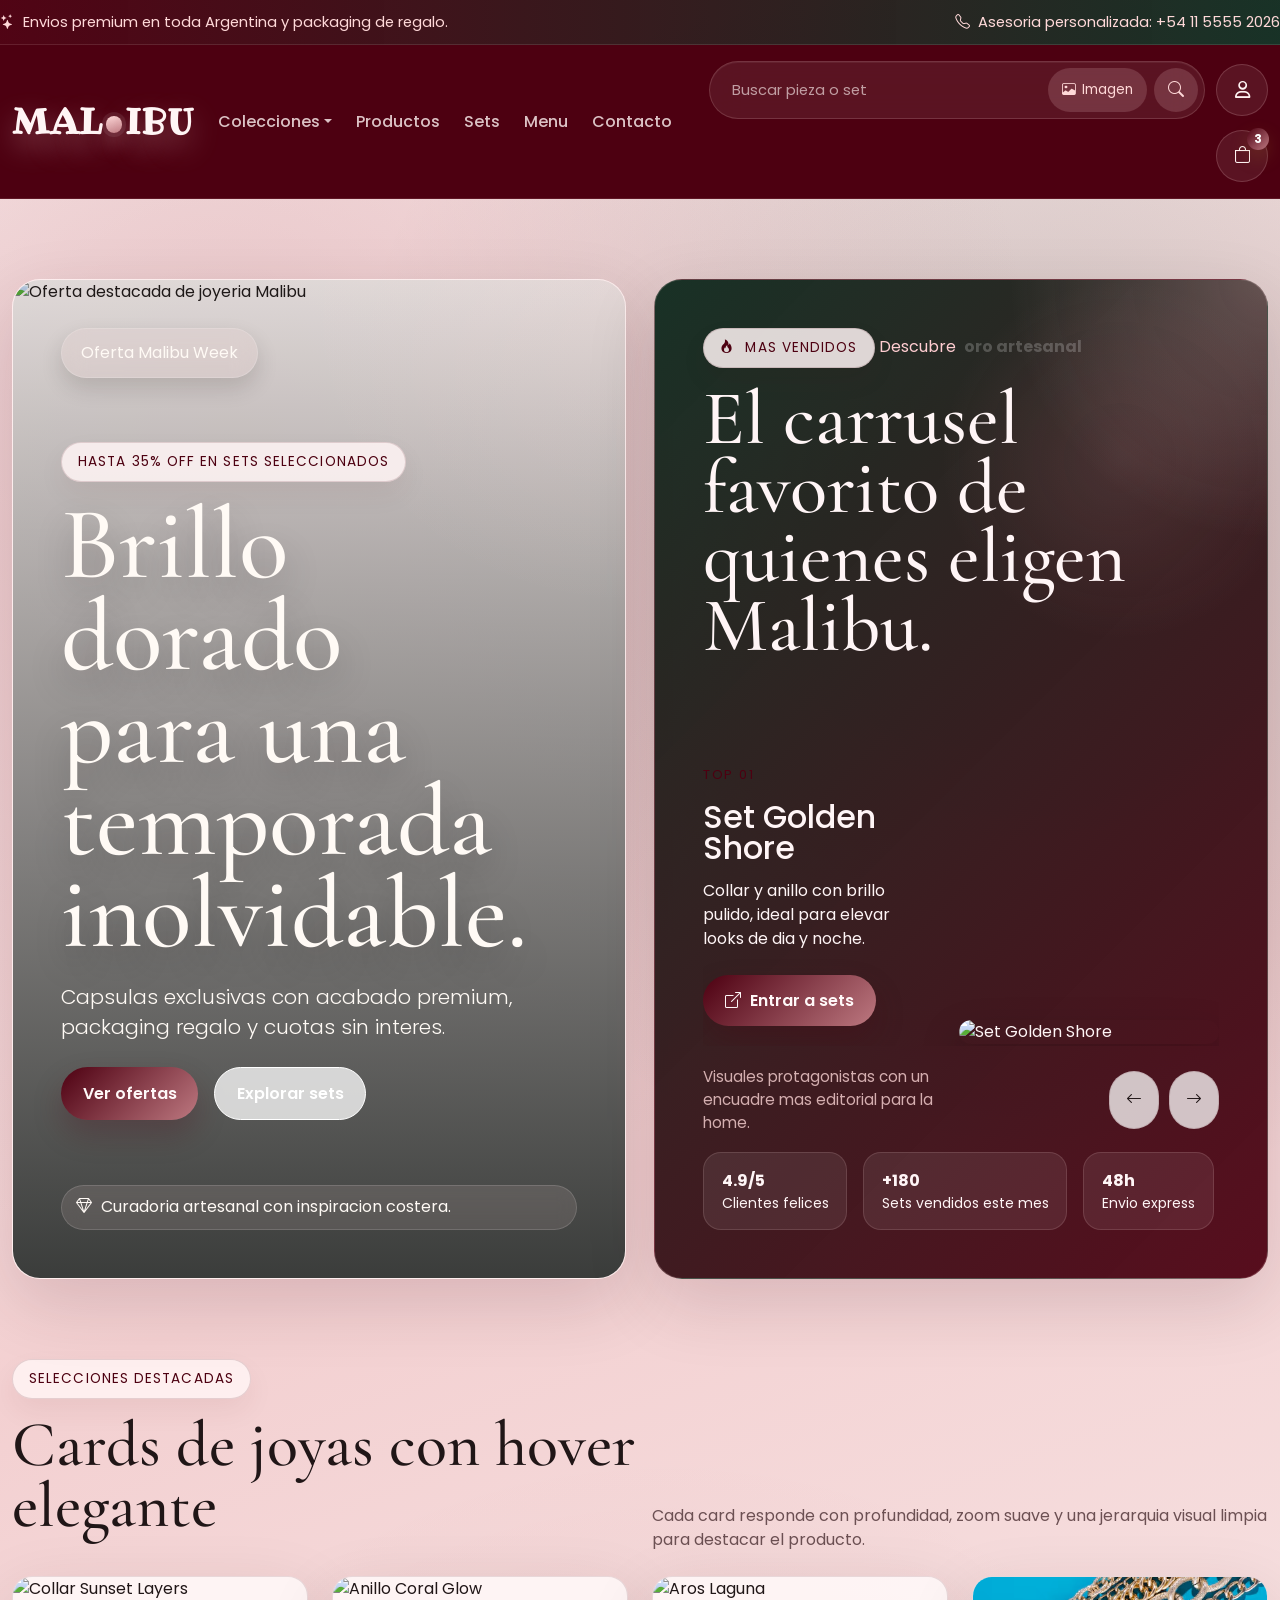
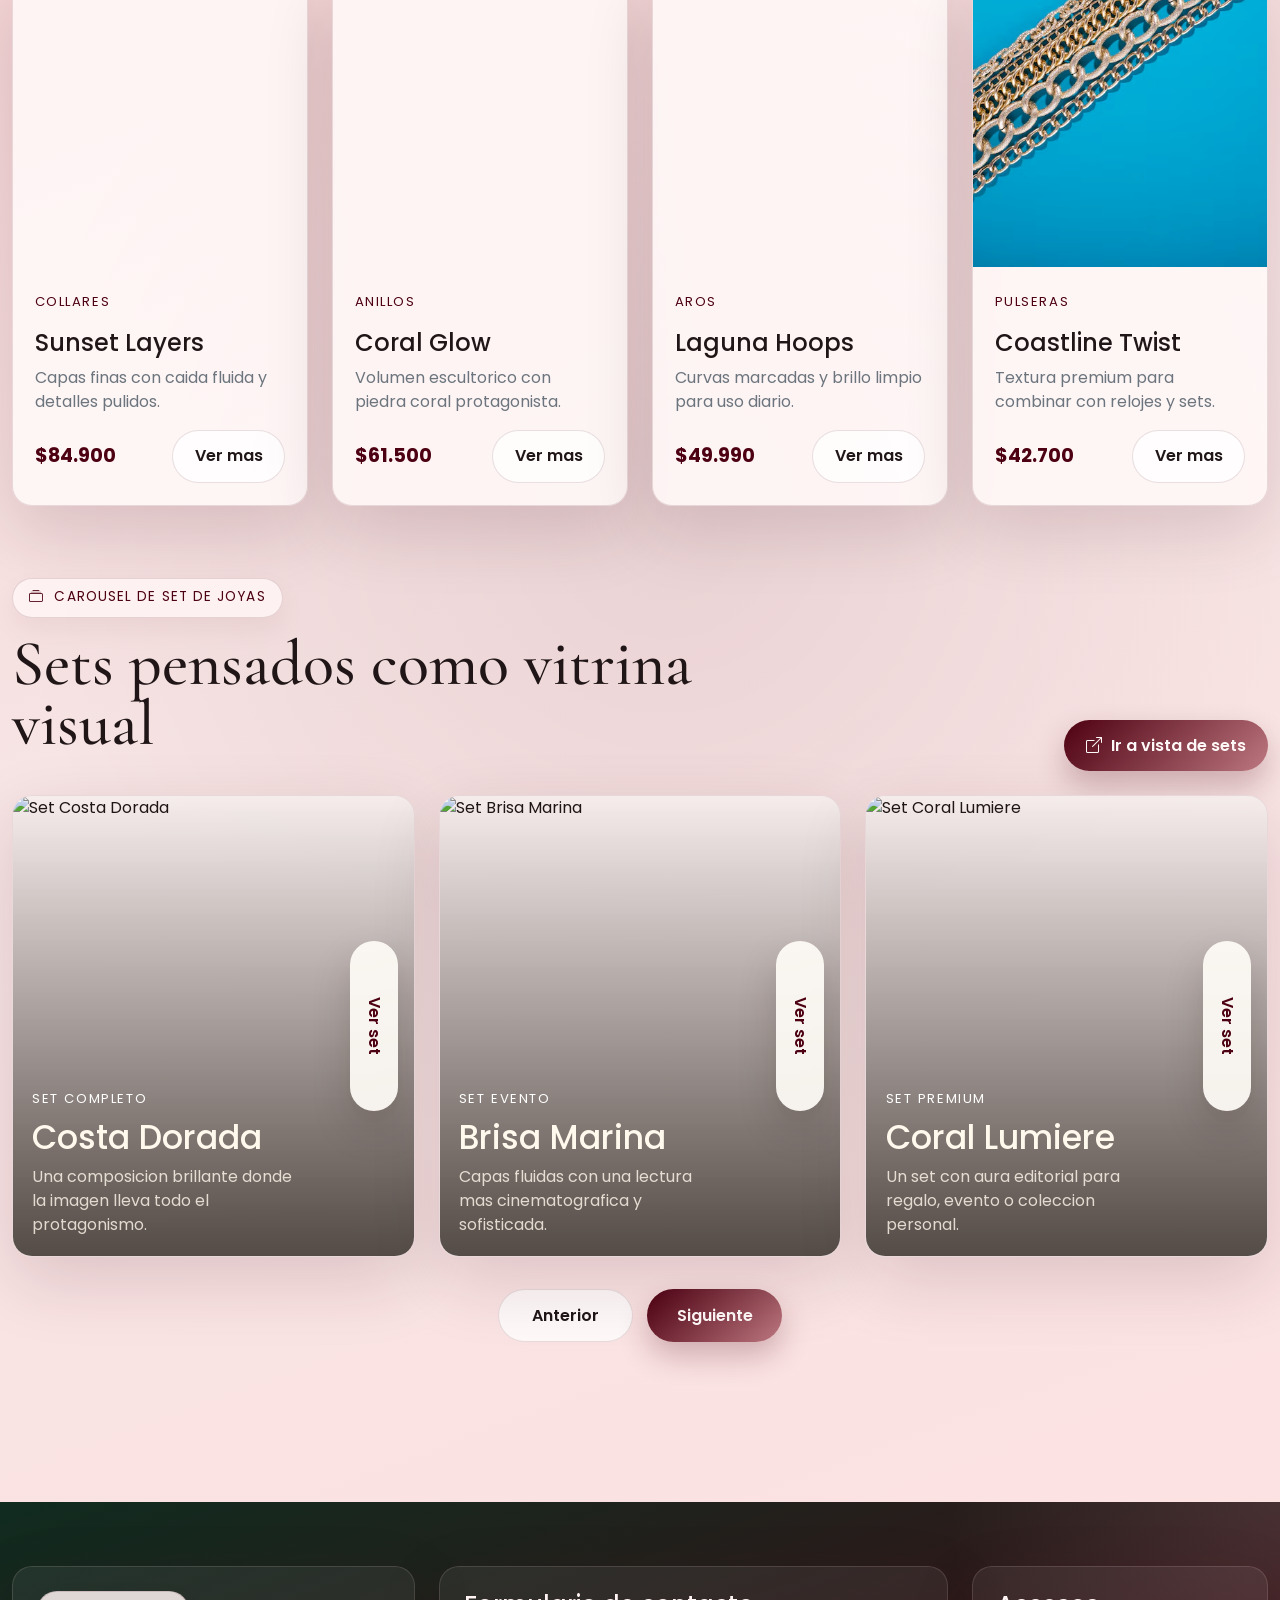
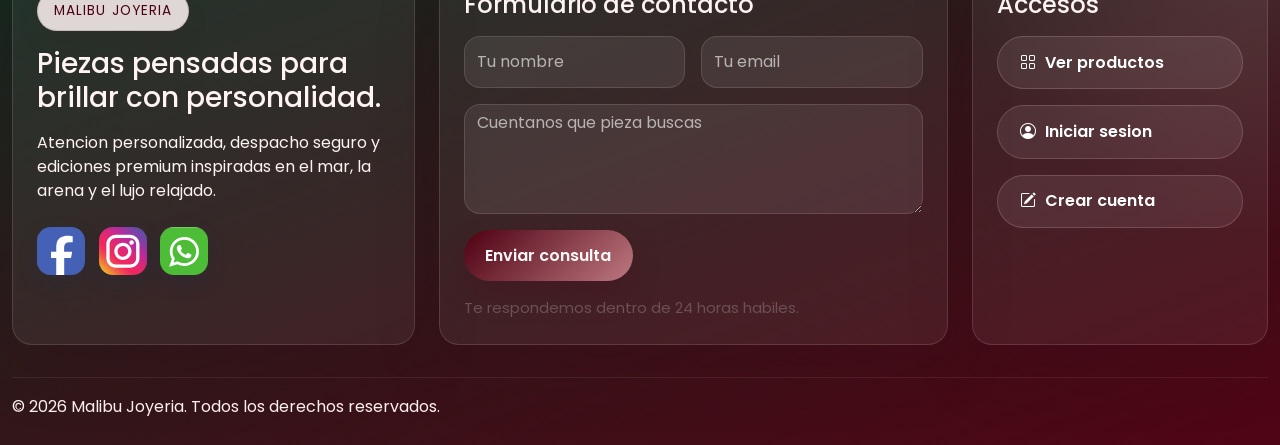
==== commit 99beae11: "nuevas modificaciones" ====
--- a/index.html
+++ b/index.html
@@ -397,9 +397,8 @@
             <p class="mb-4">Atencion personalizada, despacho seguro y ediciones premium inspiradas en el mar, la arena y el lujo relajado.</p>
               <div class="sprite-list mb-4">
                 <span class="sprite-icon sprite-facebook" aria-label="Facebook" tabindex="0"></span>
-                <span class="sprite-icon sprite-x" aria-label="X" tabindex="0"></span>
+                <span class="sprite-icon sprite-whatsapp" aria-label="WhatsApp" tabindex="0"></span>
                 <span class="sprite-icon sprite-instagram" aria-label="Instagram" tabindex="0"></span>
-                <span class="sprite-icon sprite-linkedin" aria-label="LinkedIn" tabindex="0"></span>
               </div>
           </div>
         </div>
--- a/css/style.css
+++ b/css/style.css
@@ -145,7 +145,7 @@
   top: 0;
   z-index: 1020;
   backdrop-filter: blur(18px);
-  background: rgba(16, 43, 31, 0.84);
+  background: #4d0011;
   border-bottom: 1px solid rgba(255, 217, 217, 0.1);
 }
 
@@ -1381,9 +1381,9 @@
   width: 48px;
   height: 48px;
   border-radius: 14px;
-  background-image: url("../img/social-sprite.svg");
+  background-image: url("../img/media-social.svg");
   background-repeat: no-repeat;
-  background-size: 192px 48px;
+  background-size: 343px 218px;
   box-shadow: 0 8px 20px rgba(18, 52, 88, 0.18);
   transition: transform 0.35s ease, box-shadow 0.35s ease, filter 0.35s ease;
 }
@@ -1396,19 +1396,15 @@
 }
 
 .sprite-facebook {
-  background-position: 0 0;
-}
-
-.sprite-x {
-  background-position: -48px 0;
+  background-position: -41px -20px;
+}
+
+.sprite-whatsapp {
+  background-position: -183px -20px;
 }
 
 .sprite-instagram {
-  background-position: -96px 0;
-}
-
-.sprite-linkedin {
-  background-position: -144px 0;
+  background-position: -112px -19px;
 }
 
 .auth-body {
